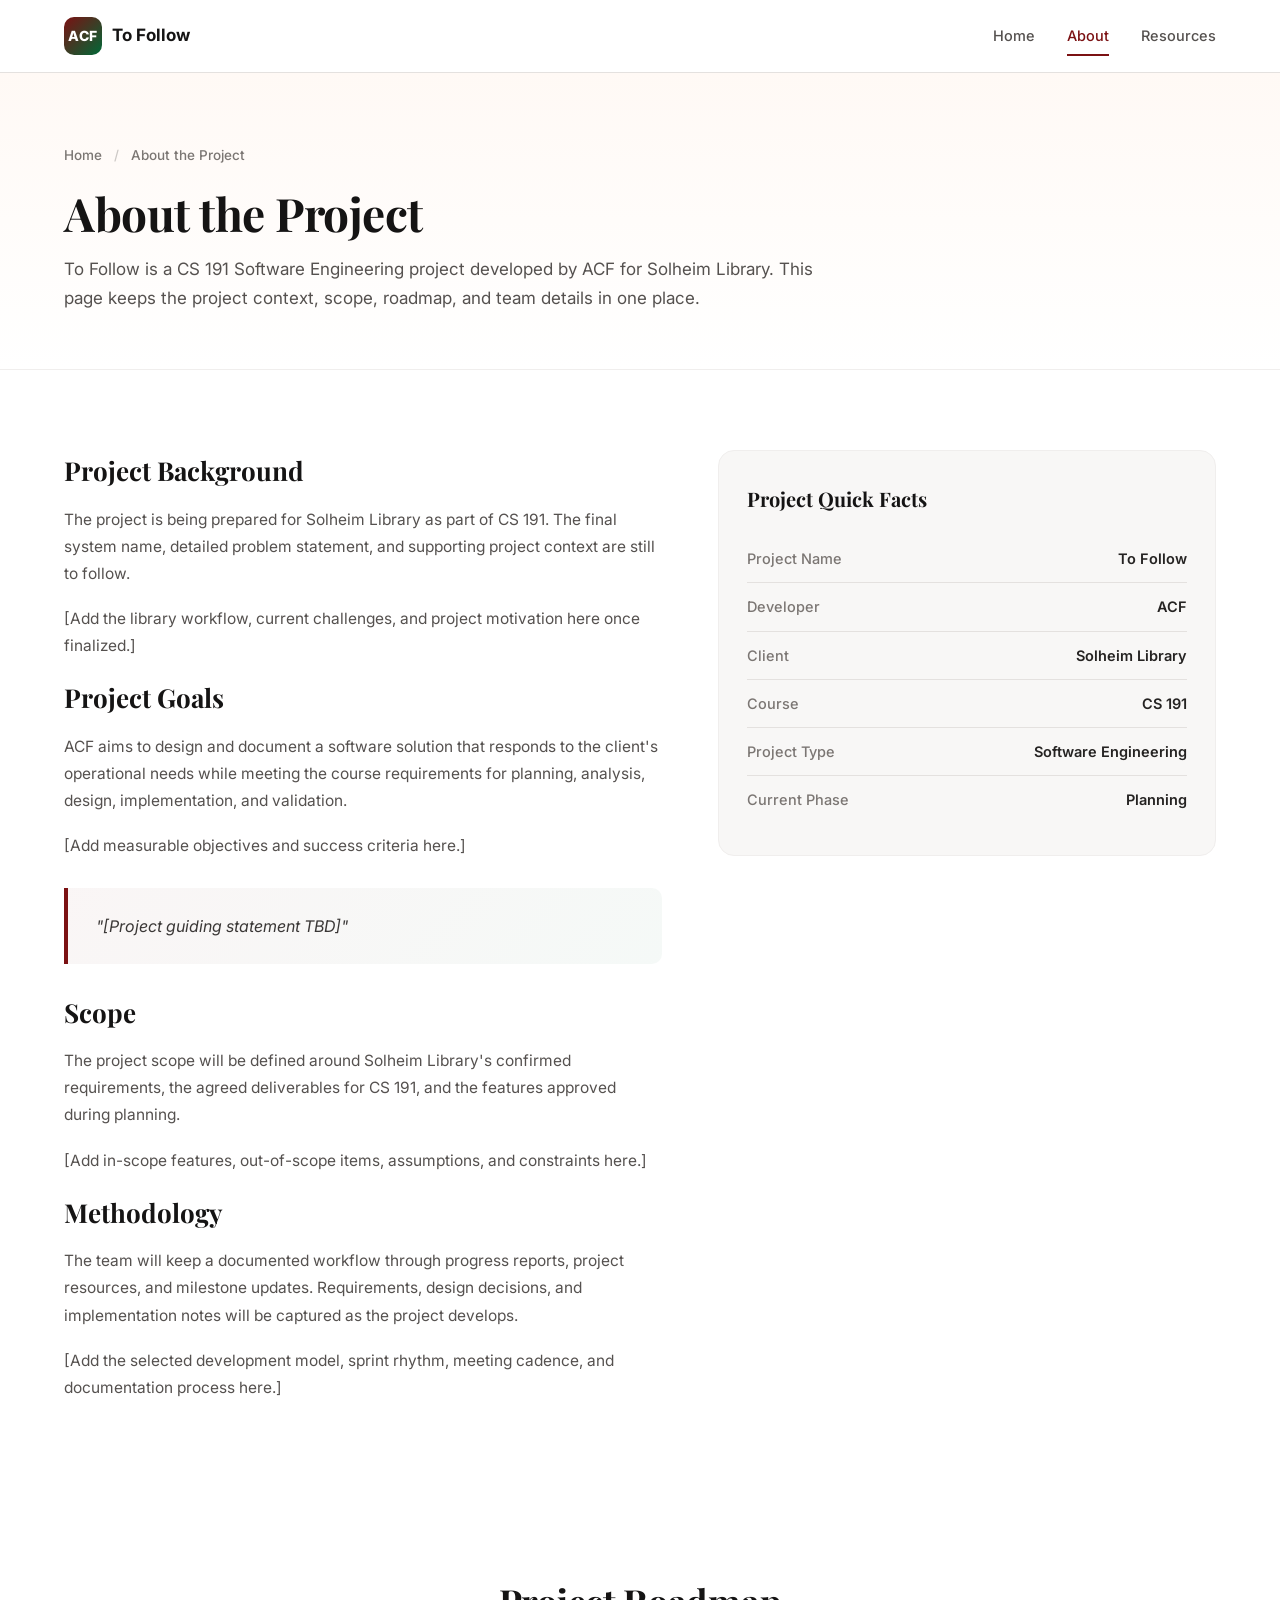
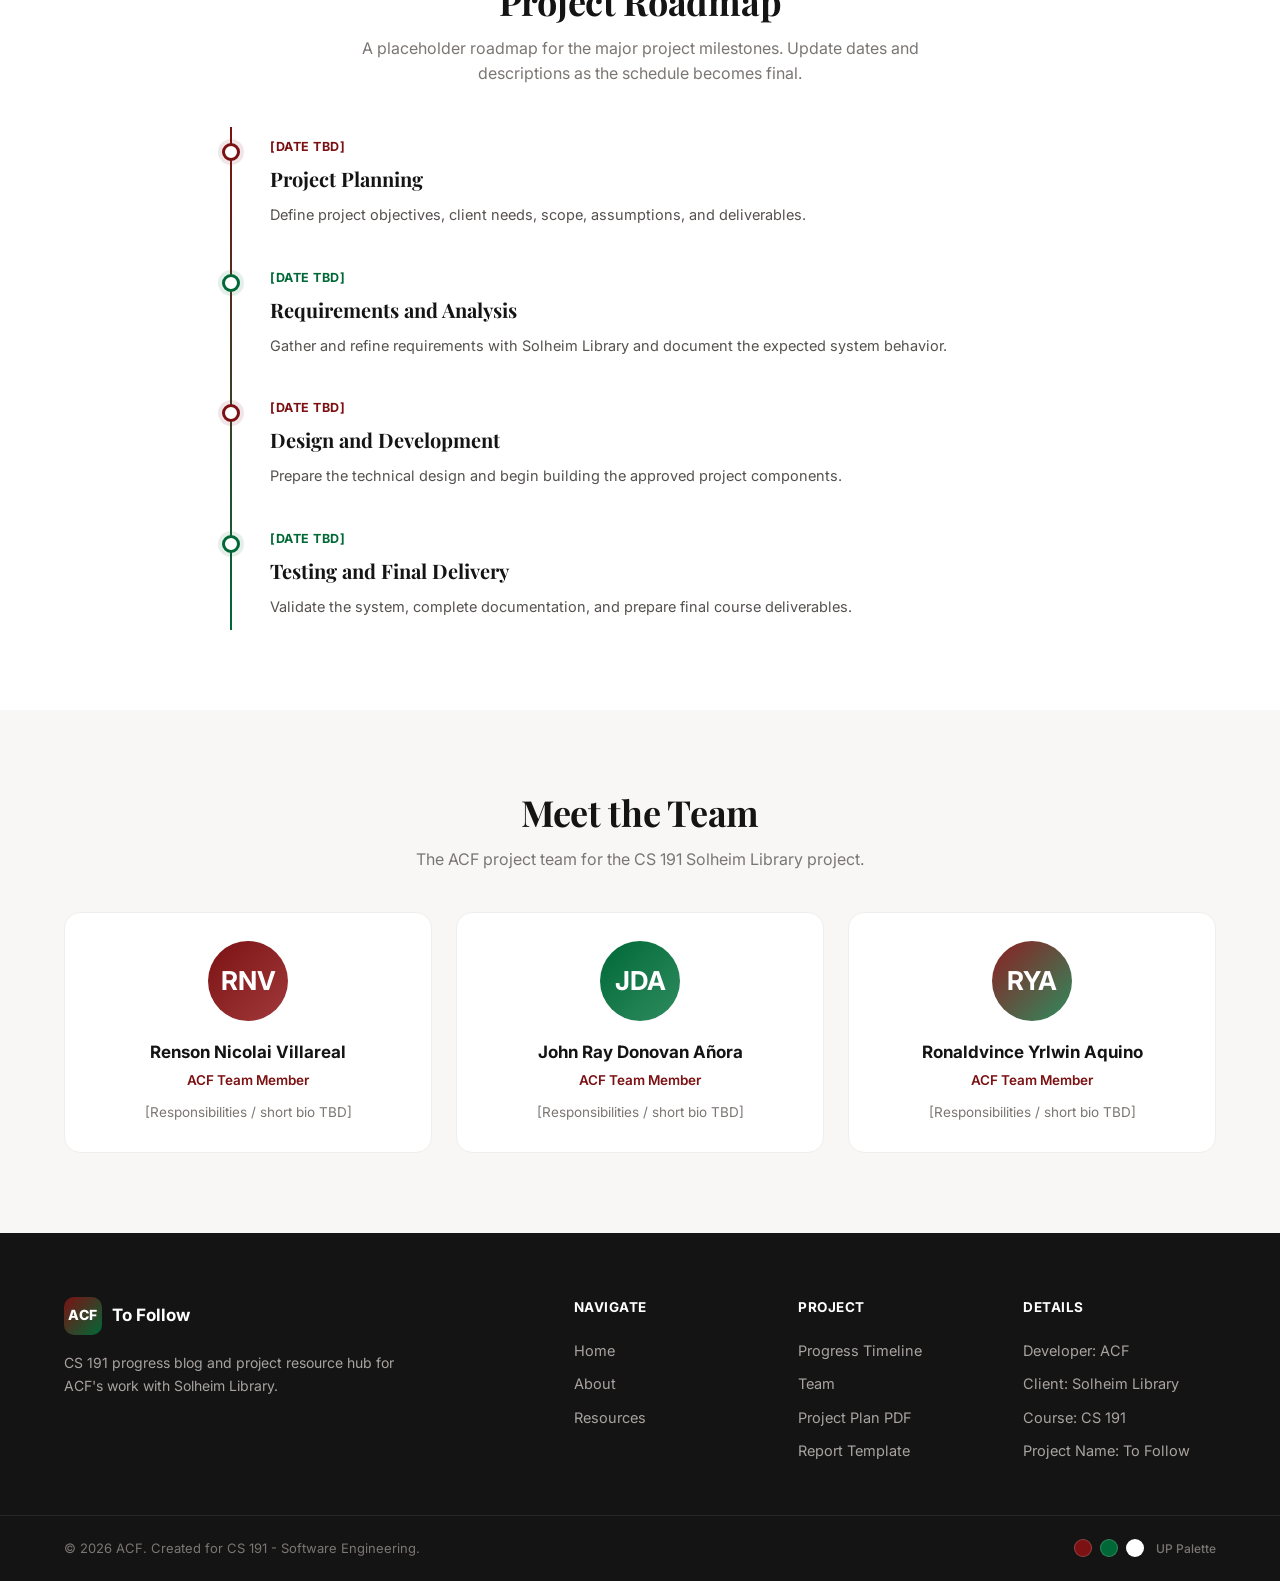
==== about.html @ ea43da5d "lahat na to" ====
<!DOCTYPE html>
<html lang="en">
<head>
    <meta charset="UTF-8">
    <meta name="viewport" content="width=device-width, initial-scale=1.0">
    <title>About | To Follow</title>
    <link rel="stylesheet" href="css/styles.css">
    <link rel="preconnect" href="https://fonts.googleapis.com">
    <link rel="preconnect" href="https://fonts.gstatic.com" crossorigin>
    <link href="https://fonts.googleapis.com/css2?family=Inter:wght@300;400;500;600;700;800&family=Playfair+Display:wght@600;700;800&display=swap" rel="stylesheet">
</head>
<body>
    <header class="navbar">
        <div class="container nav-container">
            <a href="index.html" class="logo">
                <span class="logo-badge">ACF</span>
                <span class="logo-text">To Follow</span>
            </a>
            <nav class="nav-links">
                <a href="index.html" class="nav-link">Home</a>
                <a href="about.html" class="nav-link active">About</a>
                <a href="resources.html" class="nav-link">Resources</a>
            </nav>
            <button class="mobile-menu-btn" aria-label="Toggle menu" aria-expanded="false">
                <span></span>
                <span></span>
                <span></span>
            </button>
        </div>
    </header>

    <section class="page-hero">
        <div class="container">
            <div class="page-hero-content">
                <div class="breadcrumb">
                    <a href="index.html">Home</a>
                    <span class="breadcrumb-sep">/</span>
                    <span>About the Project</span>
                </div>
                <h1 class="page-title">About the Project</h1>
                <p class="page-subtitle">To Follow is a CS 191 Software Engineering project developed by ACF for Solheim Library. This page keeps the project context, scope, roadmap, and team details in one place.</p>
            </div>
        </div>
    </section>

    <section class="about-content-section">
        <div class="container">
            <div class="about-grid">
                <div class="about-content">
                    <h2>Project Background</h2>
                    <p>The project is being prepared for Solheim Library as part of CS 191. The final system name, detailed problem statement, and supporting project context are still to follow.</p>
                    <p>[Add the library workflow, current challenges, and project motivation here once finalized.]</p>

                    <h2>Project Goals</h2>
                    <p>ACF aims to design and document a software solution that responds to the client's operational needs while meeting the course requirements for planning, analysis, design, implementation, and validation.</p>
                    <p>[Add measurable objectives and success criteria here.]</p>

                    <div class="about-highlight">
                        <p>"[Project guiding statement TBD]"</p>
                    </div>

                    <h2>Scope</h2>
                    <p>The project scope will be defined around Solheim Library's confirmed requirements, the agreed deliverables for CS 191, and the features approved during planning.</p>
                    <p>[Add in-scope features, out-of-scope items, assumptions, and constraints here.]</p>

                    <h2>Methodology</h2>
                    <p>The team will keep a documented workflow through progress reports, project resources, and milestone updates. Requirements, design decisions, and implementation notes will be captured as the project develops.</p>
                    <p>[Add the selected development model, sprint rhythm, meeting cadence, and documentation process here.]</p>
                </div>
                <div class="about-sidebar">
                    <div class="about-sidebar-card">
                        <h3>Project Quick Facts</h3>
                        <ul class="info-list">
                            <li><span class="info-label">Project Name</span><span class="info-value">To Follow</span></li>
                            <li><span class="info-label">Developer</span><span class="info-value">ACF</span></li>
                            <li><span class="info-label">Client</span><span class="info-value">Solheim Library</span></li>
                            <li><span class="info-label">Course</span><span class="info-value">CS 191</span></li>
                            <li><span class="info-label">Project Type</span><span class="info-value">Software Engineering</span></li>
                            <li><span class="info-label">Current Phase</span><span class="info-value">Planning</span></li>
                            <!-- <li><span class="info-label">Primary Resource</span><span class="info-value">Project Plan</span></li> -->
                            <!-- <li><span class="info-label">Team Size</span><span class="info-value">3 Members</span></li> -->
                            <!-- <li><span class="info-label">Repository</span><span class="info-value">TBD</span></li> -->
                            <!-- <li><span class="info-label">Timeline</span><span class="info-value">TBD</span></li> -->
                        </ul>
                    </div>
                </div>
            </div>
        </div>
    </section>

    <section class="timeline-section">
        <div class="container">
            <div class="section-header center">
                <h2 class="section-title">Project Roadmap</h2>
                <p class="section-subtitle">A placeholder roadmap for the major project milestones. Update dates and descriptions as the schedule becomes final.</p>
            </div>
            <div class="timeline">
                <div class="timeline-item">
                    <div class="timeline-dot"></div>
                    <div class="timeline-date">[Date TBD]</div>
                    <h4 class="timeline-title">Project Planning</h4>
                    <p class="timeline-desc">Define project objectives, client needs, scope, assumptions, and deliverables.</p>
                </div>
                <div class="timeline-item">
                    <div class="timeline-dot"></div>
                    <div class="timeline-date">[Date TBD]</div>
                    <h4 class="timeline-title">Requirements and Analysis</h4>
                    <p class="timeline-desc">Gather and refine requirements with Solheim Library and document the expected system behavior.</p>
                </div>
                <div class="timeline-item">
                    <div class="timeline-dot"></div>
                    <div class="timeline-date">[Date TBD]</div>
                    <h4 class="timeline-title">Design and Development</h4>
                    <p class="timeline-desc">Prepare the technical design and begin building the approved project components.</p>
                </div>
                <div class="timeline-item">
                    <div class="timeline-dot"></div>
                    <div class="timeline-date">[Date TBD]</div>
                    <h4 class="timeline-title">Testing and Final Delivery</h4>
                    <p class="timeline-desc">Validate the system, complete documentation, and prepare final course deliverables.</p>
                </div>
            </div>
        </div>
    </section>

    <section id="team" class="team-section">
        <div class="container">
            <div class="section-header center">
                <h2 class="section-title">Meet the Team</h2>
                <p class="section-subtitle">The ACF project team for the CS 191 Solheim Library project.</p>
            </div>
            <div class="team-grid">
                <div class="team-card">
                    <div class="team-avatar m1">RNV</div>
                    <h4>Renson Nicolai Villareal</h4>
                    <div class="team-role">ACF Team Member</div>
                    <p class="team-bio">[Responsibilities / short bio TBD]</p>
                </div>
                <div class="team-card">
                    <div class="team-avatar m2">JDA</div>
                    <h4>John Ray Donovan Añora</h4>
                    <div class="team-role">ACF Team Member</div>
                    <p class="team-bio">[Responsibilities / short bio TBD]</p>
                </div>
                <div class="team-card">
                    <div class="team-avatar m3">RYA</div>
                    <h4>Ronaldvince Yrlwin Aquino</h4>
                    <div class="team-role">ACF Team Member</div>
                    <p class="team-bio">[Responsibilities / short bio TBD]</p>
                </div>
            </div>
        </div>
    </section>

    <footer class="footer">
        <div class="container footer-container">
            <div class="footer-brand">
                <a href="index.html" class="logo footer-logo">
                    <span class="logo-badge">ACF</span>
                    <span class="logo-text">To Follow</span>
                </a>
                <p class="footer-tagline">CS 191 progress blog and project resource hub for ACF's work with Solheim Library.</p>
            </div>
            <div class="footer-links-group">
                <div class="footer-col">
                    <h5>Navigate</h5>
                    <a href="index.html" class="footer-link">Home</a>
                    <a href="about.html" class="footer-link">About</a>
                    <a href="resources.html" class="footer-link">Resources</a>
                </div>
                <div class="footer-col">
                    <h5>Project</h5>
                    <a href="index.html#progress" class="footer-link">Progress Timeline</a>
                    <a href="about.html#team" class="footer-link">Team</a>
                    <a href="resources.html" class="footer-link">Project Plan PDF</a>
                    <a href="report-template.html" class="footer-link">Report Template</a>
                </div>
                <div class="footer-col">
                    <h5>Details</h5>
                    <p class="footer-link" style="cursor:default;">Developer: ACF</p>
                    <p class="footer-link" style="cursor:default;">Client: Solheim Library</p>
                    <p class="footer-link" style="cursor:default;">Course: CS 191</p>
                    <p class="footer-link" style="cursor:default;">Project Name: To Follow</p>
                </div>
            </div>
        </div>
        <div class="footer-bottom">
            <div class="container footer-bottom-inner">
                <p>&copy; 2026 ACF. Created for CS 191 - Software Engineering.</p>
                <div class="footer-palette">
                    <span class="swatch swatch-red" title="#7b1113 - UP Maroon"></span>
                    <span class="swatch swatch-green" title="#006837 - UP Green"></span>
                    <span class="swatch swatch-white" title="#ffffff - White"></span>
                    <span class="palette-label">UP Palette</span>
                </div>
            </div>
        </div>
    </footer>

    <script src="js/main.js"></script>
</body>
</html>
---- css/styles.css ----
:root {
    --up-maroon: #7b1113;
    --up-maroon-dark: #5c0c0e;
    --up-maroon-light: #a13a3c;
    --up-green: #006837;
    --up-green-dark: #004d28;
    --up-green-light: #2f8c5f;
    --white: #ffffff;
    --cream: #fff9f5;
    --gray-50: #f8f7f6;
    --gray-100: #f0eeed;
    --gray-200: #e4e1df;
    --gray-300: #cdc9c6;
    --gray-400: #a8a3a0;
    --gray-500: #7b7673;
    --gray-600: #55514f;
    --gray-700: #3a3736;
    --gray-800: #252322;
    --gray-900: #151414;
    --shadow-sm: 0 1px 2px rgba(20, 16, 14, 0.05);
    --shadow-md: 0 4px 12px rgba(20, 16, 14, 0.08);
    --shadow-lg: 0 12px 32px rgba(20, 16, 14, 0.12);
    --shadow-xl: 0 24px 64px rgba(20, 16, 14, 0.18);
    --radius-sm: 6px;
    --radius-md: 10px;
    --radius-lg: 16px;
    --radius-xl: 24px;
    --font-sans: 'Inter', system-ui, -apple-system, sans-serif;
    --font-serif: 'Playfair Display', Georgia, serif;
}

* {
    box-sizing: border-box;
    margin: 0;
    padding: 0;
}

html {
    scroll-behavior: smooth;
}

body {
    font-family: var(--font-sans);
    color: var(--gray-800);
    background: var(--white);
    line-height: 1.6;
    -webkit-font-smoothing: antialiased;
    -moz-osx-font-smoothing: grayscale;
}

a {
    color: inherit;
    text-decoration: none;
}

img {
    max-width: 100%;
    display: block;
}

button {
    font-family: inherit;
    cursor: pointer;
    border: none;
    background: none;
}

.container {
    width: 100%;
    max-width: 1200px;
    margin: 0 auto;
    padding: 0 24px;
}

.navbar {
    position: sticky;
    top: 0;
    z-index: 100;
    background: rgba(255, 255, 255, 0.9);
    backdrop-filter: blur(12px);
    -webkit-backdrop-filter: blur(12px);
    border-bottom: 1px solid var(--gray-200);
}

.nav-container {
    display: flex;
    align-items: center;
    justify-content: space-between;
    height: 72px;
}

.logo {
    display: flex;
    align-items: center;
    gap: 10px;
    font-weight: 700;
}

.logo-badge {
    display: inline-flex;
    align-items: center;
    justify-content: center;
    width: 38px;
    height: 38px;
    border-radius: 10px;
    background: linear-gradient(135deg, var(--up-maroon) 0%, var(--up-green) 100%);
    color: var(--white);
    font-size: 14px;
    font-weight: 800;
    letter-spacing: 0.5px;
}

.logo-text {
    font-size: 17px;
    color: var(--gray-900);
    font-weight: 700;
}

.nav-links {
    display: flex;
    gap: 32px;
    align-items: center;
}

.nav-link {
    font-size: 14.5px;
    font-weight: 500;
    color: var(--gray-600);
    position: relative;
    transition: color 0.2s ease;
    padding: 8px 0;
}

.nav-link::after {
    content: '';
    position: absolute;
    bottom: 0;
    left: 0;
    width: 0;
    height: 2px;
    background: var(--up-maroon);
    transition: width 0.25s ease;
}

.nav-link:hover,
.nav-link.active {
    color: var(--up-maroon);
}

.nav-link:hover::after,
.nav-link.active::after {
    width: 100%;
}

.mobile-menu-btn {
    display: none;
    flex-direction: column;
    gap: 5px;
    padding: 8px;
}

.mobile-menu-btn span {
    width: 22px;
    height: 2px;
    background: var(--gray-700);
    border-radius: 2px;
    transition: all 0.2s ease;
}

.hero {
    position: relative;
    padding: 88px 0 100px;
    background: linear-gradient(180deg, var(--cream) 0%, var(--white) 100%);
    overflow: hidden;
}

.hero-decoration {
    position: absolute;
    top: -180px;
    right: -180px;
    width: 560px;
    height: 560px;
    background: radial-gradient(circle, rgba(123, 17, 19, 0.08) 0%, transparent 70%);
    border-radius: 50%;
    pointer-events: none;
}

.hero-decoration::before {
    content: '';
    position: absolute;
    bottom: -120px;
    left: -240px;
    width: 480px;
    height: 480px;
    background: radial-gradient(circle, rgba(0, 104, 55, 0.08) 0%, transparent 70%);
    border-radius: 50%;
}

.hero-content {
    position: relative;
    z-index: 1;
    max-width: 820px;
}

.hero-badge {
    display: inline-flex;
    align-items: center;
    gap: 8px;
    padding: 7px 16px;
    background: rgba(0, 104, 55, 0.08);
    color: var(--up-green);
    border-radius: 999px;
    font-size: 13px;
    font-weight: 600;
    margin-bottom: 24px;
    border: 1px solid rgba(0, 104, 55, 0.18);
}

.badge-dot {
    width: 7px;
    height: 7px;
    border-radius: 50%;
    background: var(--up-green);
    animation: pulse 2s ease-in-out infinite;
}

@keyframes pulse {
    0%, 100% { opacity: 1; transform: scale(1); }
    50% { opacity: 0.55; transform: scale(1.25); }
}

.hero-title {
    font-family: var(--font-serif);
    font-size: clamp(36px, 5vw, 58px);
    font-weight: 700;
    line-height: 1.15;
    color: var(--gray-900);
    margin-bottom: 24px;
    letter-spacing: -0.5px;
}

.hero-accent {
    background: linear-gradient(135deg, var(--up-maroon) 0%, var(--up-green) 100%);
    -webkit-background-clip: text;
    -webkit-text-fill-color: transparent;
    background-clip: text;
}

.hero-subtitle {
    font-size: clamp(15px, 1.6vw, 18px);
    color: var(--gray-600);
    line-height: 1.7;
    margin-bottom: 36px;
    max-width: 680px;
}

.hero-actions {
    display: flex;
    gap: 14px;
    margin-bottom: 56px;
    flex-wrap: wrap;
}

.btn {
    display: inline-flex;
    align-items: center;
    justify-content: center;
    padding: 14px 26px;
    border-radius: var(--radius-md);
    font-size: 15px;
    font-weight: 600;
    transition: all 0.2s ease;
    white-space: nowrap;
    cursor: pointer;
}

.btn-primary {
    background: var(--up-maroon);
    color: var(--white);
    box-shadow: 0 4px 14px rgba(123, 17, 19, 0.25);
}

.btn-primary:hover {
    background: var(--up-maroon-dark);
    transform: translateY(-1px);
    box-shadow: 0 8px 20px rgba(123, 17, 19, 0.3);
}

.btn-secondary {
    background: var(--white);
    color: var(--up-green);
    border: 1.5px solid var(--up-green);
}

.btn-secondary:hover {
    background: var(--up-green);
    color: var(--white);
    transform: translateY(-1px);
}

.btn-outline {
    background: transparent;
    color: var(--up-maroon);
    border: 1.5px solid var(--up-maroon);
}

.btn-outline:hover {
    background: var(--up-maroon);
    color: var(--white);
}

.hero-stats {
    display: flex;
    align-items: center;
    gap: 28px;
    padding: 20px 0;
    border-top: 1px solid var(--gray-200);
}

.stat {
    display: flex;
    flex-direction: column;
    gap: 2px;
}

.stat-number {
    font-family: var(--font-serif);
    font-size: 32px;
    font-weight: 700;
    color: var(--up-maroon);
    line-height: 1;
    white-space: nowrap;
}

.stat-label {
    font-size: 13px;
    color: var(--gray-500);
    font-weight: 500;
}

.stat-divider {
    width: 1px;
    height: 40px;
    background: var(--gray-200);
}

section {
    padding: 80px 0;
}

.section-header {
    display: flex;
    align-items: flex-end;
    justify-content: space-between;
    margin-bottom: 40px;
    gap: 20px;
    flex-wrap: wrap;
}

.section-header.center {
    flex-direction: column;
    align-items: center;
    text-align: center;
    gap: 12px;
}

.section-title {
    font-family: var(--font-serif);
    font-size: clamp(26px, 3.2vw, 36px);
    font-weight: 700;
    color: var(--gray-900);
    letter-spacing: -0.3px;
    line-height: 1.25;
}

.section-subtitle {
    font-size: 16px;
    color: var(--gray-500);
    max-width: 560px;
}

.section-link {
    font-size: 14.5px;
    font-weight: 600;
    color: var(--up-maroon);
    transition: opacity 0.2s;
}

.section-link:hover {
    opacity: 0.8;
}

.featured-section {
    background: var(--white);
}

.featured-post {
    display: grid;
    grid-template-columns: 1fr 1.1fr;
    gap: 0;
    background: var(--white);
    border-radius: var(--radius-xl);
    overflow: hidden;
    box-shadow: var(--shadow-lg);
    border: 1px solid var(--gray-100);
    cursor: pointer;
    transition: transform 0.25s ease, box-shadow 0.25s ease;
}

.featured-post:hover {
    transform: translateY(-3px);
    box-shadow: var(--shadow-xl);
}

.featured-image {
    position: relative;
    background: linear-gradient(135deg, var(--up-maroon) 0%, var(--up-green) 100%);
    min-height: 360px;
    overflow: hidden;
}

.featured-image img {
    width: 100%;
    height: 100%;
    object-fit: cover;
}

.featured-image-fallback {
    position: absolute;
    inset: 0;
    display: flex;
    align-items: center;
    justify-content: center;
    color: rgba(255, 255, 255, 0.25);
}

.featured-image-fallback svg {
    width: 100px;
    height: 100px;
}

.featured-content {
    padding: 44px 48px;
    display: flex;
    flex-direction: column;
    justify-content: center;
    gap: 18px;
}

.post-category {
    display: inline-block;
    padding: 5px 12px;
    border-radius: 6px;
    font-size: 12px;
    font-weight: 700;
    letter-spacing: 0.3px;
    text-transform: uppercase;
    width: fit-content;
}

.featured-category {
    background: rgba(0, 104, 55, 0.1);
    color: var(--up-green);
}

.cat-architecture {
    background: rgba(123, 17, 19, 0.08);
    color: var(--up-maroon);
}

.cat-backend {
    background: rgba(123, 17, 19, 0.08);
    color: var(--up-maroon);
}

.cat-frontend {
    background: rgba(0, 104, 55, 0.08);
    color: var(--up-green);
}

.cat-milestone {
    background: rgba(0, 104, 55, 0.1);
    color: var(--up-green);
}

.featured-title {
    font-family: var(--font-serif);
    font-size: 26px;
    font-weight: 700;
    color: var(--gray-900);
    line-height: 1.3;
}

.featured-excerpt {
    font-size: 15.5px;
    color: var(--gray-600);
    line-height: 1.7;
}

.post-meta {
    display: flex;
    align-items: center;
    justify-content: space-between;
    margin-top: 8px;
}

.author-pill {
    display: flex;
    align-items: center;
    gap: 12px;
}

.author-avatar {
    width: 40px;
    height: 40px;
    border-radius: 50%;
    display: flex;
    align-items: center;
    justify-content: center;
    font-size: 13px;
    font-weight: 700;
    color: var(--white);
    background: linear-gradient(135deg, var(--up-maroon) 0%, var(--up-maroon-light) 100%);
    flex-shrink: 0;
}

.author-avatar.green {
    background: linear-gradient(135deg, var(--up-green) 0%, var(--up-green-light) 100%);
}

.author-name {
    font-size: 14px;
    font-weight: 600;
    color: var(--gray-800);
}

.post-date {
    font-size: 12.5px;
    color: var(--gray-500);
}

.modules-section {
    background: var(--white);
}

.modules-grid {
    display: grid;
    grid-template-columns: repeat(auto-fit, minmax(240px, 1fr));
    gap: 24px;
}

.module-card {
    padding: 32px 28px;
    background: var(--gray-50);
    border-radius: var(--radius-lg);
    border: 1px solid var(--gray-100);
    transition: all 0.25s ease;
}

.module-card:hover {
    transform: translateY(-4px);
    box-shadow: var(--shadow-md);
    border-color: var(--gray-200);
}

.module-icon {
    width: 52px;
    height: 52px;
    border-radius: var(--radius-md);
    display: flex;
    align-items: center;
    justify-content: center;
    margin-bottom: 18px;
}

.module-icon svg {
    width: 26px;
    height: 26px;
    color: var(--white);
}

.icon-red {
    background: linear-gradient(135deg, var(--up-maroon) 0%, var(--up-maroon-light) 100%);
}

.icon-green {
    background: linear-gradient(135deg, var(--up-green) 0%, var(--up-green-light) 100%);
}

.module-card h3 {
    font-family: var(--font-serif);
    font-size: 20px;
    font-weight: 700;
    color: var(--gray-900);
    margin-bottom: 10px;
}

.module-card p {
    font-size: 14.5px;
    color: var(--gray-600);
    line-height: 1.7;
}

.tech-stack-section {
    background: var(--cream);
}

.tech-grid {
    display: grid;
    grid-template-columns: repeat(auto-fit, minmax(260px, 1fr));
    gap: 20px;
}

.tech-item {
    padding: 28px 26px;
    background: var(--white);
    border-radius: var(--radius-lg);
    border: 1px solid var(--gray-100);
    box-shadow: var(--shadow-sm);
    transition: all 0.25s ease;
}

.tech-item:hover {
    transform: translateY(-3px);
    box-shadow: var(--shadow-md);
}

.tech-badge {
    display: inline-block;
    padding: 4px 11px;
    border-radius: 6px;
    font-size: 11.5px;
    font-weight: 700;
    letter-spacing: 0.4px;
    text-transform: uppercase;
    margin-bottom: 14px;
}

.tech-red {
    background: rgba(123, 17, 19, 0.1);
    color: var(--up-maroon);
}

.tech-green {
    background: rgba(0, 104, 55, 0.1);
    color: var(--up-green);
}

.tech-item h4 {
    font-size: 18px;
    font-weight: 700;
    color: var(--gray-900);
    margin-bottom: 6px;
}

.tech-item p {
    font-size: 14px;
    color: var(--gray-500);
}

.resource-card {
    color: inherit;
    display: flex;
    flex-direction: column;
    min-height: 230px;
    text-decoration: none;
}

.resource-card-disabled {
    cursor: not-allowed;
    opacity: 0.55;
}

.resource-card-disabled:hover {
    box-shadow: var(--shadow-sm);
    transform: none;
}

.resource-action {
    display: inline-flex;
    align-items: center;
    gap: 8px;
    margin-top: auto;
    padding-top: 18px;
    color: var(--up-maroon);
    font-size: 14px;
    font-weight: 600;
}

.resource-action.muted {
    color: var(--gray-500);
}

.resource-action svg {
    width: 18px;
    height: 18px;
    flex-shrink: 0;
}

.subscribe-section {
    padding: 72px 0;
    background: linear-gradient(135deg, var(--up-maroon) 0%, var(--up-maroon-dark) 60%, #4a090a 100%);
    position: relative;
    overflow: hidden;
}

.subscribe-section::before {
    content: '';
    position: absolute;
    top: -120px;
    right: -120px;
    width: 360px;
    height: 360px;
    background: radial-gradient(circle, rgba(255, 255, 255, 0.08) 0%, transparent 70%);
    border-radius: 50%;
}

.subscribe-wrap {
    position: relative;
    display: flex;
    align-items: center;
    justify-content: space-between;
    gap: 40px;
    flex-wrap: wrap;
}

.subscribe-content {
    flex: 1;
    min-width: 300px;
}

.subscribe-title {
    font-family: var(--font-serif);
    font-size: clamp(24px, 3vw, 32px);
    font-weight: 700;
    color: var(--white);
    margin-bottom: 10px;
}

.subscribe-subtitle {
    font-size: 15.5px;
    color: rgba(255, 255, 255, 0.8);
}

.subscribe-form {
    display: flex;
    gap: 10px;
    flex-wrap: wrap;
    min-width: min(440px, 100%);
}

.subscribe-input {
    flex: 1;
    min-width: 240px;
    padding: 14px 18px;
    border-radius: var(--radius-md);
    border: 1.5px solid rgba(255, 255, 255, 0.2);
    background: rgba(255, 255, 255, 0.95);
    font-size: 15px;
    font-family: inherit;
    color: var(--gray-800);
    outline: none;
    transition: all 0.2s;
}

.subscribe-input::placeholder {
    color: var(--gray-400);
}

.subscribe-input:focus {
    border-color: var(--up-green);
    box-shadow: 0 0 0 4px rgba(0, 104, 55, 0.15);
}

.subscribe-form .btn-primary {
    background: var(--up-green);
    box-shadow: 0 4px 14px rgba(0, 104, 55, 0.3);
}

.subscribe-form .btn-primary:hover {
    background: var(--up-green-dark);
}

.subscribe-msg {
    flex-basis: 100%;
    font-size: 14px;
    color: rgba(255, 255, 255, 0.9);
    min-height: 20px;
}

.footer {
    background: var(--gray-900);
    color: var(--gray-300);
}

.footer-container {
    display: grid;
    grid-template-columns: 1.4fr 2fr;
    gap: 60px;
    padding: 64px 24px 48px;
}

.footer-brand .footer-logo .logo-text {
    color: var(--white);
}

.footer-tagline {
    margin-top: 16px;
    font-size: 14px;
    line-height: 1.7;
    color: var(--gray-400);
    max-width: 360px;
}

.footer-links-group {
    display: grid;
    grid-template-columns: repeat(3, 1fr);
    gap: 32px;
}

.footer-col h5 {
    font-size: 13.5px;
    font-weight: 700;
    color: var(--white);
    text-transform: uppercase;
    letter-spacing: 0.5px;
    margin-bottom: 16px;
}

.footer-link {
    display: block;
    font-size: 14.5px;
    color: var(--gray-400);
    padding: 5px 0;
    transition: color 0.2s;
}

.footer-link:hover {
    color: var(--white);
}

.footer-bottom {
    border-top: 1px solid rgba(255, 255, 255, 0.08);
}

.footer-bottom-inner {
    display: flex;
    align-items: center;
    justify-content: space-between;
    padding: 22px 24px;
    flex-wrap: wrap;
    gap: 16px;
}

.footer-bottom p {
    font-size: 13px;
    color: var(--gray-500);
}

.footer-palette {
    display: flex;
    align-items: center;
    gap: 8px;
}

.swatch {
    width: 18px;
    height: 18px;
    border-radius: 50%;
    border: 1.5px solid rgba(255, 255, 255, 0.2);
}

.swatch-red {
    background: var(--up-maroon);
}

.swatch-green {
    background: var(--up-green);
}

.swatch-white {
    background: var(--white);
}

.palette-label {
    font-size: 12px;
    color: var(--gray-500);
    font-weight: 500;
    margin-left: 4px;
}

.page-hero {
    padding: 72px 0 56px;
    background: linear-gradient(180deg, var(--cream) 0%, var(--white) 100%);
    border-bottom: 1px solid var(--gray-100);
}

.page-hero-content {
    max-width: 780px;
}

.breadcrumb {
    font-size: 13.5px;
    color: var(--gray-500);
    margin-bottom: 20px;
    font-weight: 500;
}

.breadcrumb a:hover {
    color: var(--up-maroon);
}

.breadcrumb-sep {
    margin: 0 8px;
    color: var(--gray-300);
}

.page-title {
    font-family: var(--font-serif);
    font-size: clamp(32px, 4.2vw, 46px);
    font-weight: 700;
    color: var(--gray-900);
    line-height: 1.15;
    margin-bottom: 16px;
    letter-spacing: -0.5px;
}

.page-subtitle {
    font-size: 17px;
    color: var(--gray-600);
    line-height: 1.7;
}

.about-content-section {
    background: var(--white);
}

.about-grid {
    display: grid;
    grid-template-columns: 1.2fr 1fr;
    gap: 56px;
    align-items: start;
}

.about-content h2 {
    font-family: var(--font-serif);
    font-size: 26px;
    font-weight: 700;
    color: var(--gray-900);
    margin-bottom: 14px;
}

.about-content h2 + p,
.about-content p {
    font-size: 15.5px;
    color: var(--gray-600);
    line-height: 1.75;
    margin-bottom: 18px;
}

.about-content ul {
    color: var(--gray-600);
    font-size: 15.5px;
    line-height: 1.7;
    margin: 12px 0 22px 22px;
}

.about-content li {
    margin-bottom: 8px;
}

.about-highlight {
    padding: 24px 28px;
    background: linear-gradient(135deg, rgba(123, 17, 19, 0.04) 0%, rgba(0, 104, 55, 0.04) 100%);
    border-left: 4px solid var(--up-maroon);
    border-radius: 0 var(--radius-md) var(--radius-md) 0;
    margin: 28px 0;
}

.about-highlight p {
    font-style: italic;
    color: var(--gray-700);
    margin: 0;
    font-size: 16px;
}

.about-sidebar-card {
    background: var(--gray-50);
    border: 1px solid var(--gray-100);
    border-radius: var(--radius-lg);
    padding: 32px 28px;
}

.about-sidebar-card h3 {
    font-family: var(--font-serif);
    font-size: 20px;
    font-weight: 700;
    color: var(--gray-900);
    margin-bottom: 20px;
}

.info-list {
    list-style: none;
}

.info-list li {
    display: flex;
    justify-content: space-between;
    align-items: center;
    padding: 12px 0;
    border-bottom: 1px solid var(--gray-200);
    font-size: 14.5px;
}

.info-list li:last-child {
    border-bottom: none;
}

.info-label {
    color: var(--gray-500);
    font-weight: 500;
}

.info-value {
    color: var(--gray-800);
    font-weight: 600;
    text-align: right;
}

.team-section {
    background: var(--gray-50);
}

.team-grid {
    display: grid;
    grid-template-columns: repeat(auto-fit, minmax(240px, 1fr));
    gap: 24px;
}

.team-card {
    background: var(--white);
    border-radius: var(--radius-lg);
    padding: 28px 24px;
    text-align: center;
    border: 1px solid var(--gray-100);
    transition: all 0.25s ease;
}

.team-card:hover {
    transform: translateY(-3px);
    box-shadow: var(--shadow-md);
}

.team-avatar {
    width: 80px;
    height: 80px;
    border-radius: 50%;
    display: inline-flex;
    align-items: center;
    justify-content: center;
    font-size: 26px;
    font-weight: 700;
    color: var(--white);
    margin-bottom: 18px;
}

.team-avatar.m1 { background: linear-gradient(135deg, var(--up-maroon) 0%, var(--up-maroon-light) 100%); }
.team-avatar.m2 { background: linear-gradient(135deg, var(--up-green) 0%, var(--up-green-light) 100%); }
.team-avatar.m3 { background: linear-gradient(135deg, #8c1f22 0%, #2f8c5f 100%); }
.team-avatar.m4 { background: linear-gradient(135deg, var(--up-green-dark) 0%, var(--up-maroon-light) 100%); }
.team-avatar.m5 { background: linear-gradient(135deg, var(--up-maroon) 0%, var(--up-green-dark) 100%); }
.team-avatar.m6 { background: linear-gradient(135deg, #6b4f1b 0%, var(--up-green) 100%); }

.team-card h4 {
    font-size: 17px;
    font-weight: 700;
    color: var(--gray-900);
    margin-bottom: 4px;
}

.team-role {
    font-size: 13.5px;
    color: var(--up-maroon);
    font-weight: 600;
    margin-bottom: 10px;
}

.team-bio {
    font-size: 13.5px;
    color: var(--gray-500);
    line-height: 1.6;
}

.timeline-section {
    background: var(--white);
}

.timeline {
    position: relative;
    max-width: 860px;
    margin: 0 auto;
    padding: 10px 0;
}

.timeline::before {
    content: '';
    position: absolute;
    left: 20px;
    top: 0;
    bottom: 0;
    width: 2px;
    background: linear-gradient(180deg, var(--up-maroon) 0%, var(--up-green) 100%);
}

.timeline-item {
    position: relative;
    padding-left: 60px;
    padding-bottom: 40px;
}

.timeline-item:last-child {
    padding-bottom: 0;
}

.timeline-dot {
    position: absolute;
    left: 12px;
    top: 6px;
    width: 18px;
    height: 18px;
    border-radius: 50%;
    background: var(--white);
    border: 3px solid var(--up-maroon);
    box-shadow: 0 0 0 4px rgba(123, 17, 19, 0.1);
}

.timeline-item:nth-child(even) .timeline-dot {
    border-color: var(--up-green);
    box-shadow: 0 0 0 4px rgba(0, 104, 55, 0.1);
}

.timeline-date {
    font-size: 12.5px;
    font-weight: 700;
    color: var(--up-maroon);
    text-transform: uppercase;
    letter-spacing: 0.5px;
    margin-bottom: 6px;
}

.timeline-item:nth-child(even) .timeline-date {
    color: var(--up-green);
}

.timeline-title {
    font-family: var(--font-serif);
    font-size: 20px;
    font-weight: 700;
    color: var(--gray-900);
    margin-bottom: 8px;
}

.timeline-desc {
    font-size: 14.5px;
    color: var(--gray-600);
    line-height: 1.7;
}

.timeline-link {
    display: inline-flex;
    margin-top: 12px;
    color: var(--up-maroon);
    font-size: 14px;
    font-weight: 700;
    transition: color 0.2s ease;
}

.timeline-link:hover {
    color: var(--up-green);
}

.report-date-badge {
    display: inline-flex;
    align-items: center;
    gap: 8px;
    padding: 6px 14px;
    background: rgba(123, 17, 19, 0.08);
    color: var(--up-maroon);
    border-radius: 999px;
    font-size: 13px;
    font-weight: 600;
    margin-bottom: 20px;
}

.report-date-badge svg {
    width: 14px;
    height: 14px;
    flex-shrink: 0;
}

.report-hero-actions {
    display: flex;
    align-items: center;
    gap: 12px;
    margin-top: 28px;
    flex-wrap: wrap;
}

.report-grid {
    grid-template-columns: 1fr;
}

.report-content {
    max-width: 860px;
    margin: 0 auto;
}

.report-footer-actions {
    display: flex;
    justify-content: space-between;
    align-items: center;
    gap: 16px;
    margin-top: 40px;
    padding-top: 36px;
    border-top: 1px solid var(--gray-200);
    flex-wrap: wrap;
}

@media (max-width: 968px) {
    .featured-post {
        grid-template-columns: 1fr;
    }
    .featured-image {
        min-height: 260px;
    }
    .featured-content {
        padding: 32px 28px;
    }
    .about-grid {
        grid-template-columns: 1fr;
    }
    .footer-container {
        grid-template-columns: 1fr;
        gap: 40px;
    }
    .footer-links-group {
        grid-template-columns: repeat(3, 1fr);
    }
}

@media (max-width: 720px) {
    section { padding: 60px 0; }
    .hero { padding: 60px 0 72px; }
    .nav-links {
        display: none;
        position: absolute;
        top: 72px;
        left: 0;
        right: 0;
        flex-direction: column;
        background: var(--white);
        padding: 18px 24px;
        border-bottom: 1px solid var(--gray-200);
        gap: 4px;
    }
    .nav-links.open { display: flex; }
    .mobile-menu-btn { display: flex; }
    .hero-stats { gap: 18px; flex-wrap: wrap; }
    .stat-divider { display: none; }
    .section-header { align-items: flex-start; }
    .footer-links-group { grid-template-columns: repeat(2, 1fr); }
    .subscribe-wrap { flex-direction: column; align-items: flex-start; }
}
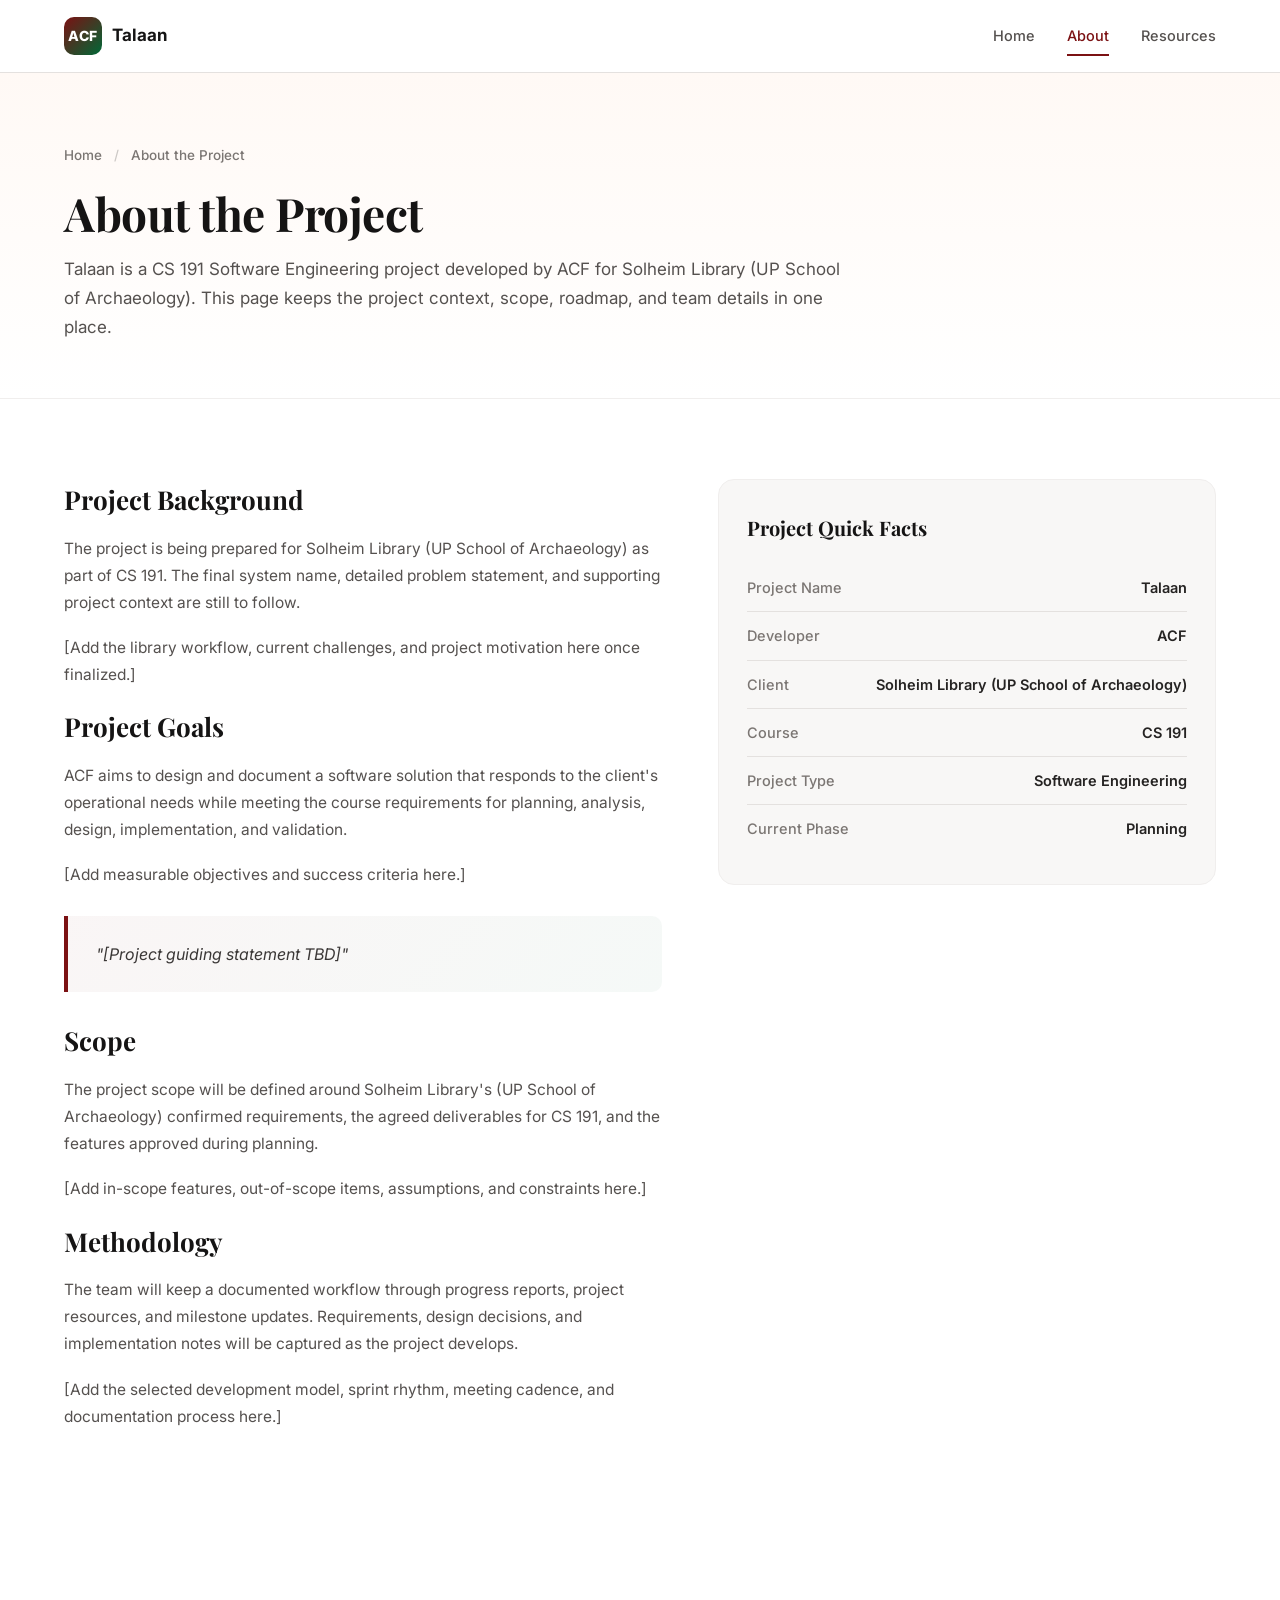
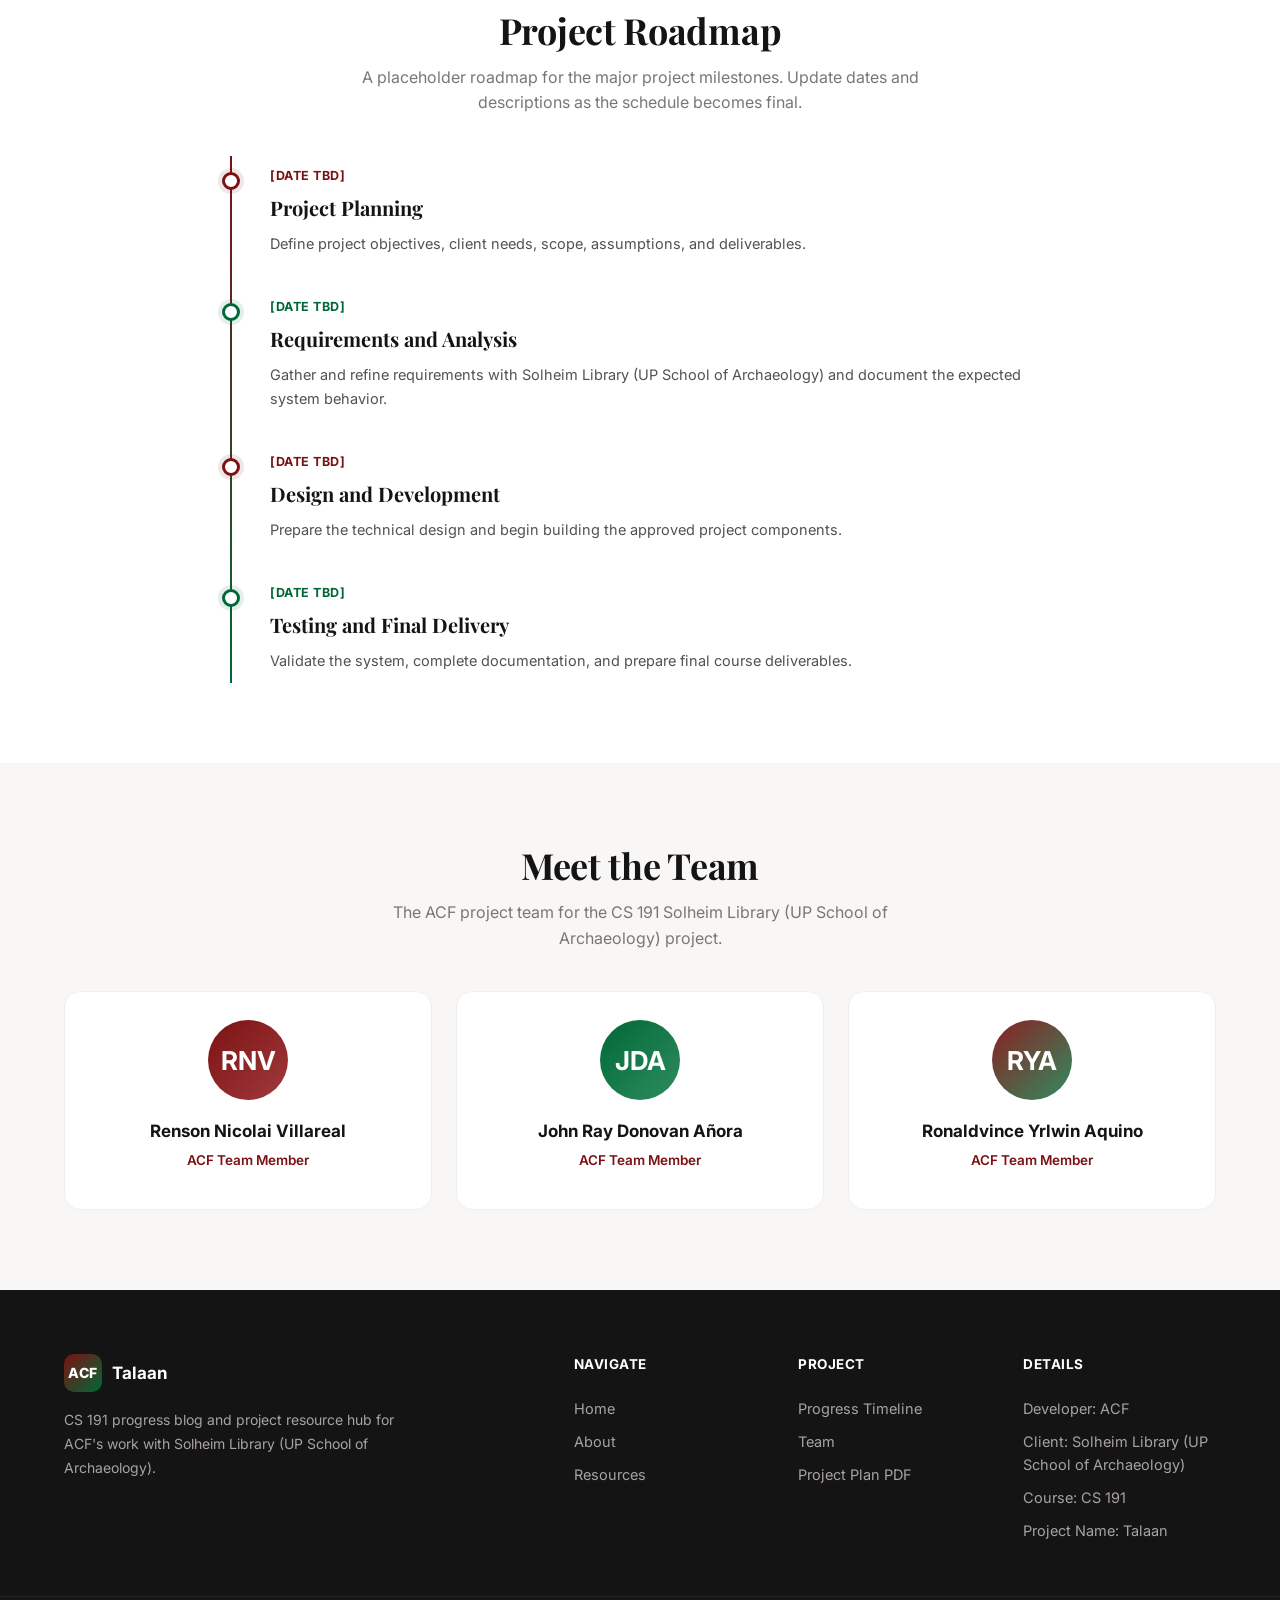
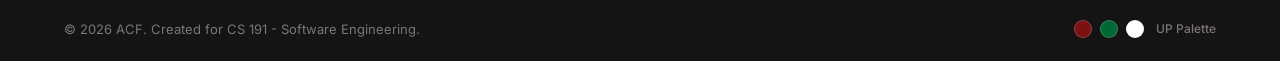
==== commit 79ca6f16: "Sana ok to" ====
--- a/about.html
+++ b/about.html
@@ -3,7 +3,7 @@
 <head>
     <meta charset="UTF-8">
     <meta name="viewport" content="width=device-width, initial-scale=1.0">
-    <title>About | To Follow</title>
+    <title>About | Talaan</title>
     <link rel="stylesheet" href="css/styles.css">
     <link rel="preconnect" href="https://fonts.googleapis.com">
     <link rel="preconnect" href="https://fonts.gstatic.com" crossorigin>
@@ -14,7 +14,7 @@
         <div class="container nav-container">
             <a href="index.html" class="logo">
                 <span class="logo-badge">ACF</span>
-                <span class="logo-text">To Follow</span>
+                <span class="logo-text">Talaan</span>
             </a>
             <nav class="nav-links">
                 <a href="index.html" class="nav-link">Home</a>
@@ -38,7 +38,7 @@
                     <span>About the Project</span>
                 </div>
                 <h1 class="page-title">About the Project</h1>
-                <p class="page-subtitle">To Follow is a CS 191 Software Engineering project developed by ACF for Solheim Library. This page keeps the project context, scope, roadmap, and team details in one place.</p>
+                <p class="page-subtitle">Talaan is a CS 191 Software Engineering project developed by ACF for Solheim Library (UP School of Archaeology). This page keeps the project context, scope, roadmap, and team details in one place.</p>
             </div>
         </div>
     </section>
@@ -48,7 +48,7 @@
             <div class="about-grid">
                 <div class="about-content">
                     <h2>Project Background</h2>
-                    <p>The project is being prepared for Solheim Library as part of CS 191. The final system name, detailed problem statement, and supporting project context are still to follow.</p>
+                    <p>The project is being prepared for Solheim Library (UP School of Archaeology) as part of CS 191. The final system name, detailed problem statement, and supporting project context are still to follow.</p>
                     <p>[Add the library workflow, current challenges, and project motivation here once finalized.]</p>
 
                     <h2>Project Goals</h2>
@@ -60,7 +60,7 @@
                     </div>
 
                     <h2>Scope</h2>
-                    <p>The project scope will be defined around Solheim Library's confirmed requirements, the agreed deliverables for CS 191, and the features approved during planning.</p>
+                    <p>The project scope will be defined around Solheim Library's (UP School of Archaeology) confirmed requirements, the agreed deliverables for CS 191, and the features approved during planning.</p>
                     <p>[Add in-scope features, out-of-scope items, assumptions, and constraints here.]</p>
 
                     <h2>Methodology</h2>
@@ -71,9 +71,9 @@
                     <div class="about-sidebar-card">
                         <h3>Project Quick Facts</h3>
                         <ul class="info-list">
-                            <li><span class="info-label">Project Name</span><span class="info-value">To Follow</span></li>
+                            <li><span class="info-label">Project Name</span><span class="info-value">Talaan</span></li>
                             <li><span class="info-label">Developer</span><span class="info-value">ACF</span></li>
-                            <li><span class="info-label">Client</span><span class="info-value">Solheim Library</span></li>
+                            <li><span class="info-label">Client</span><span class="info-value">Solheim Library (UP School of Archaeology)</span></li>
                             <li><span class="info-label">Course</span><span class="info-value">CS 191</span></li>
                             <li><span class="info-label">Project Type</span><span class="info-value">Software Engineering</span></li>
                             <li><span class="info-label">Current Phase</span><span class="info-value">Planning</span></li>
@@ -105,7 +105,7 @@
                     <div class="timeline-dot"></div>
                     <div class="timeline-date">[Date TBD]</div>
                     <h4 class="timeline-title">Requirements and Analysis</h4>
-                    <p class="timeline-desc">Gather and refine requirements with Solheim Library and document the expected system behavior.</p>
+                    <p class="timeline-desc">Gather and refine requirements with Solheim Library (UP School of Archaeology) and document the expected system behavior.</p>
                 </div>
                 <div class="timeline-item">
                     <div class="timeline-dot"></div>
@@ -127,26 +127,23 @@
         <div class="container">
             <div class="section-header center">
                 <h2 class="section-title">Meet the Team</h2>
-                <p class="section-subtitle">The ACF project team for the CS 191 Solheim Library project.</p>
+                <p class="section-subtitle">The ACF project team for the CS 191 Solheim Library (UP School of Archaeology) project.</p>
             </div>
             <div class="team-grid">
                 <div class="team-card">
                     <div class="team-avatar m1">RNV</div>
                     <h4>Renson Nicolai Villareal</h4>
                     <div class="team-role">ACF Team Member</div>
-                    <p class="team-bio">[Responsibilities / short bio TBD]</p>
                 </div>
                 <div class="team-card">
                     <div class="team-avatar m2">JDA</div>
                     <h4>John Ray Donovan Añora</h4>
                     <div class="team-role">ACF Team Member</div>
-                    <p class="team-bio">[Responsibilities / short bio TBD]</p>
                 </div>
                 <div class="team-card">
                     <div class="team-avatar m3">RYA</div>
                     <h4>Ronaldvince Yrlwin Aquino</h4>
                     <div class="team-role">ACF Team Member</div>
-                    <p class="team-bio">[Responsibilities / short bio TBD]</p>
                 </div>
             </div>
         </div>
@@ -157,9 +154,9 @@
             <div class="footer-brand">
                 <a href="index.html" class="logo footer-logo">
                     <span class="logo-badge">ACF</span>
-                    <span class="logo-text">To Follow</span>
+                    <span class="logo-text">Talaan</span>
                 </a>
-                <p class="footer-tagline">CS 191 progress blog and project resource hub for ACF's work with Solheim Library.</p>
+                <p class="footer-tagline">CS 191 progress blog and project resource hub for ACF's work with Solheim Library (UP School of Archaeology).</p>
             </div>
             <div class="footer-links-group">
                 <div class="footer-col">
@@ -173,14 +170,13 @@
                     <a href="index.html#progress" class="footer-link">Progress Timeline</a>
                     <a href="about.html#team" class="footer-link">Team</a>
                     <a href="resources.html" class="footer-link">Project Plan PDF</a>
-                    <a href="report-template.html" class="footer-link">Report Template</a>
                 </div>
                 <div class="footer-col">
                     <h5>Details</h5>
                     <p class="footer-link" style="cursor:default;">Developer: ACF</p>
-                    <p class="footer-link" style="cursor:default;">Client: Solheim Library</p>
+                    <p class="footer-link" style="cursor:default;">Client: Solheim Library (UP School of Archaeology)</p>
                     <p class="footer-link" style="cursor:default;">Course: CS 191</p>
-                    <p class="footer-link" style="cursor:default;">Project Name: To Follow</p>
+                    <p class="footer-link" style="cursor:default;">Project Name: Talaan</p>
                 </div>
             </div>
         </div>
--- a/css/styles.css
+++ b/css/styles.css
@@ -606,6 +606,7 @@
 }
 
 .tech-grid {
+    margin-bottom: 20px;
     display: grid;
     grid-template-columns: repeat(auto-fit, minmax(260px, 1fr));
     gap: 20px;
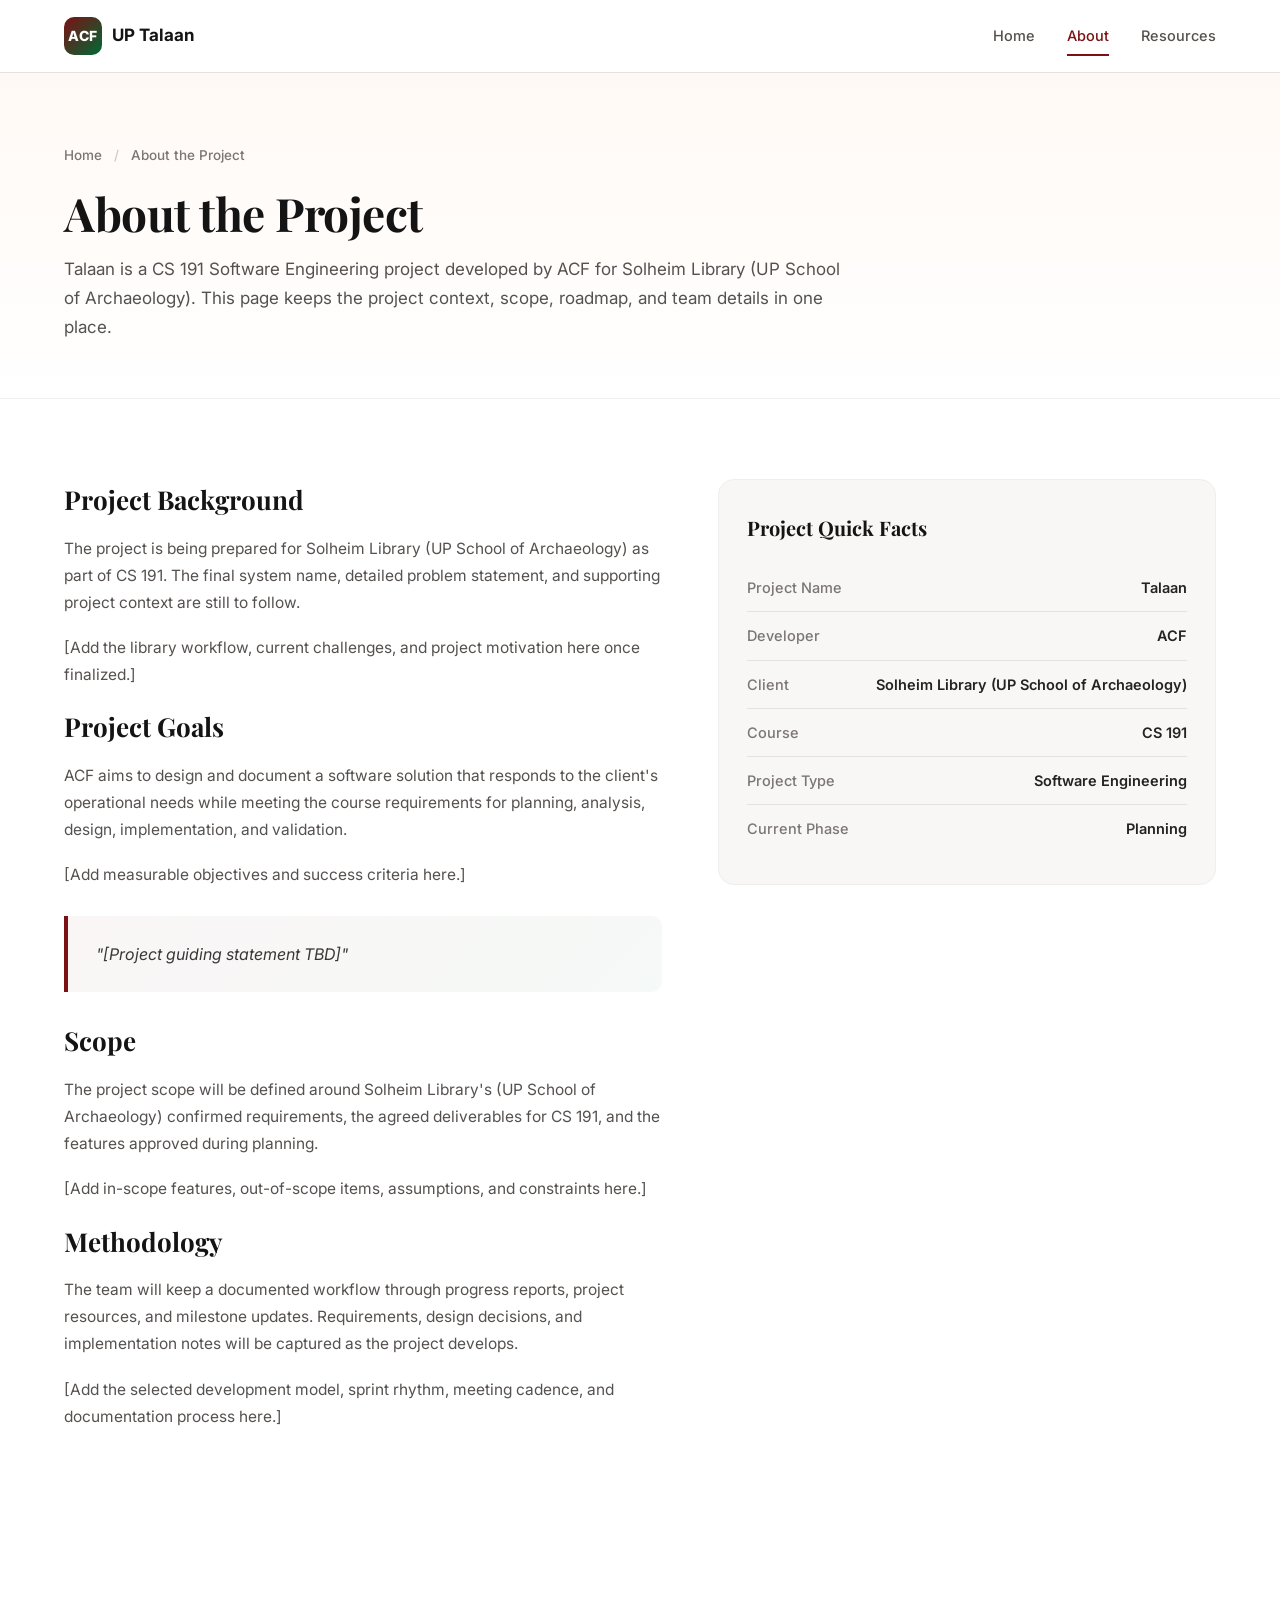
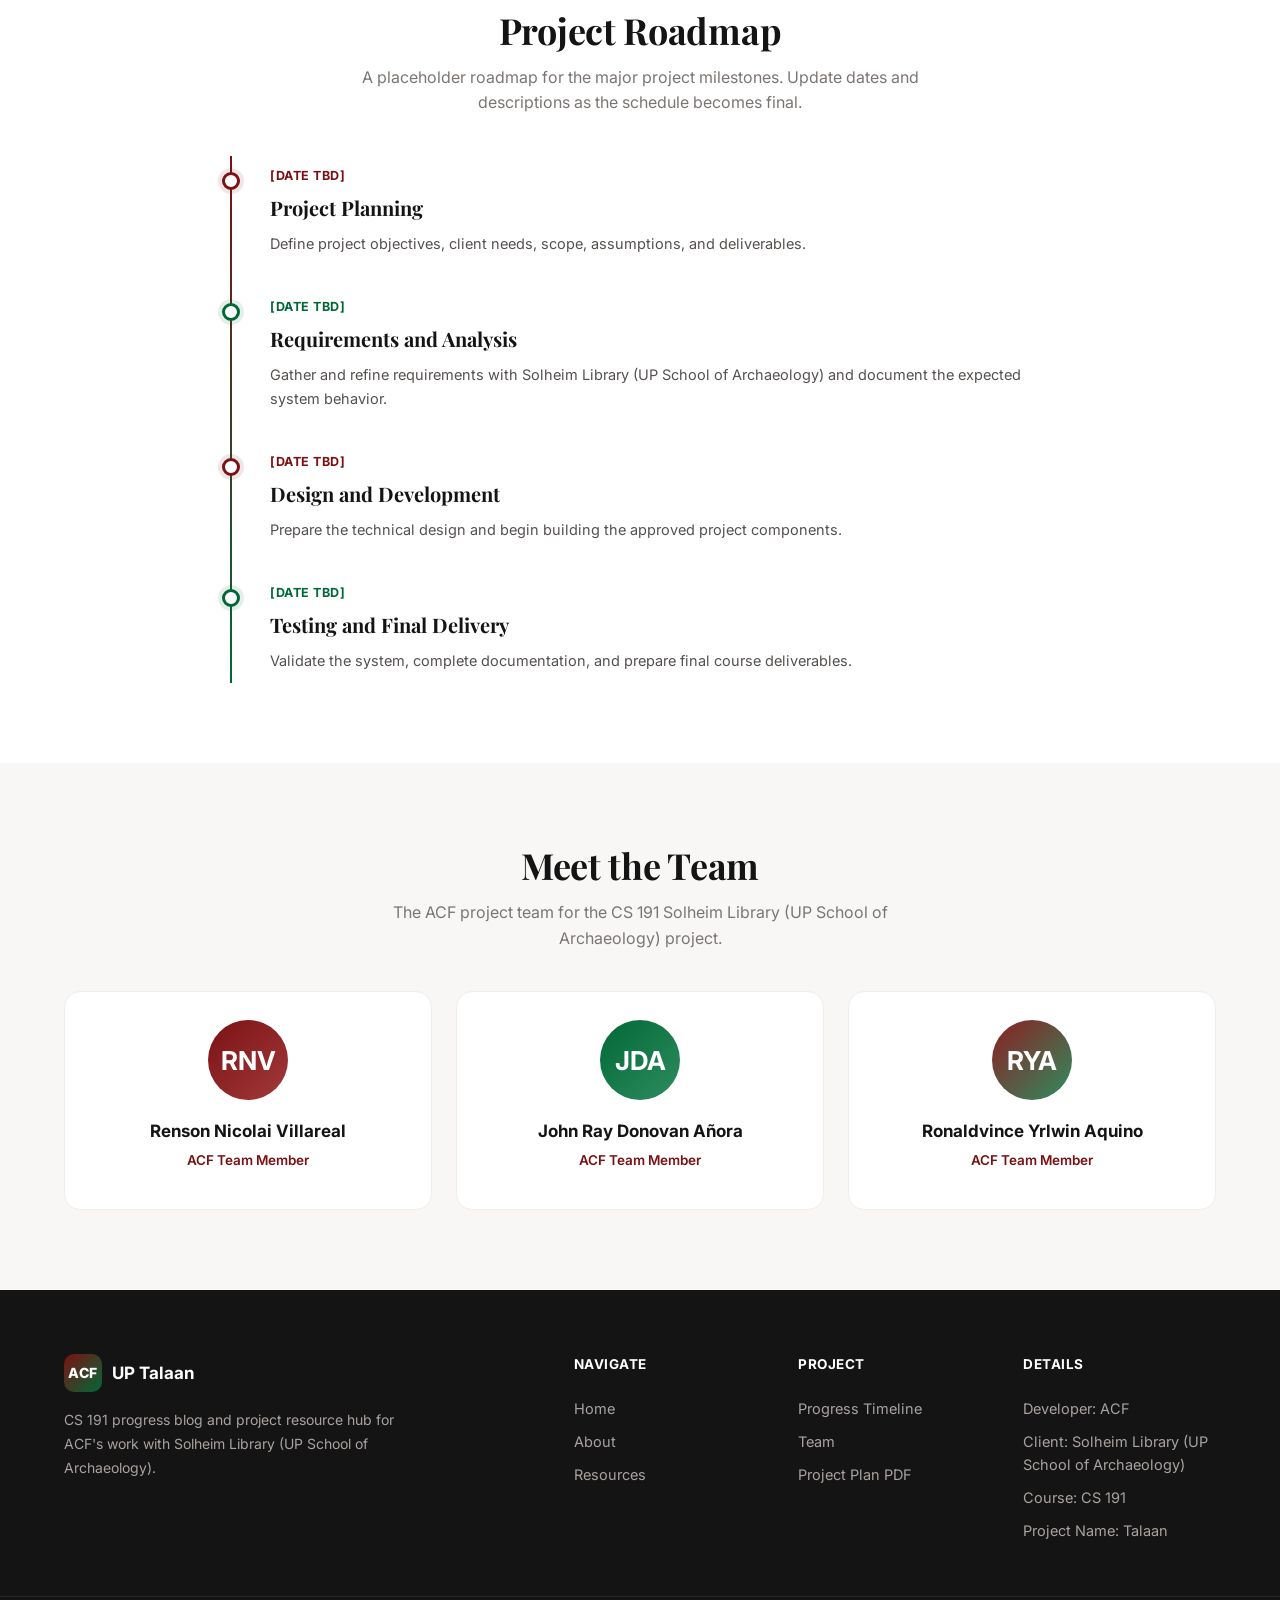
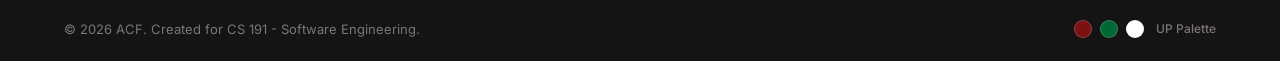
==== commit 6663a086: "last commit" ====
--- a/about.html
+++ b/about.html
@@ -14,7 +14,7 @@
         <div class="container nav-container">
             <a href="index.html" class="logo">
                 <span class="logo-badge">ACF</span>
-                <span class="logo-text">Talaan</span>
+                <span class="logo-text">UP Talaan</span>
             </a>
             <nav class="nav-links">
                 <a href="index.html" class="nav-link">Home</a>
@@ -154,7 +154,7 @@
             <div class="footer-brand">
                 <a href="index.html" class="logo footer-logo">
                     <span class="logo-badge">ACF</span>
-                    <span class="logo-text">Talaan</span>
+                    <span class="logo-text">UP Talaan</span>
                 </a>
                 <p class="footer-tagline">CS 191 progress blog and project resource hub for ACF's work with Solheim Library (UP School of Archaeology).</p>
             </div>
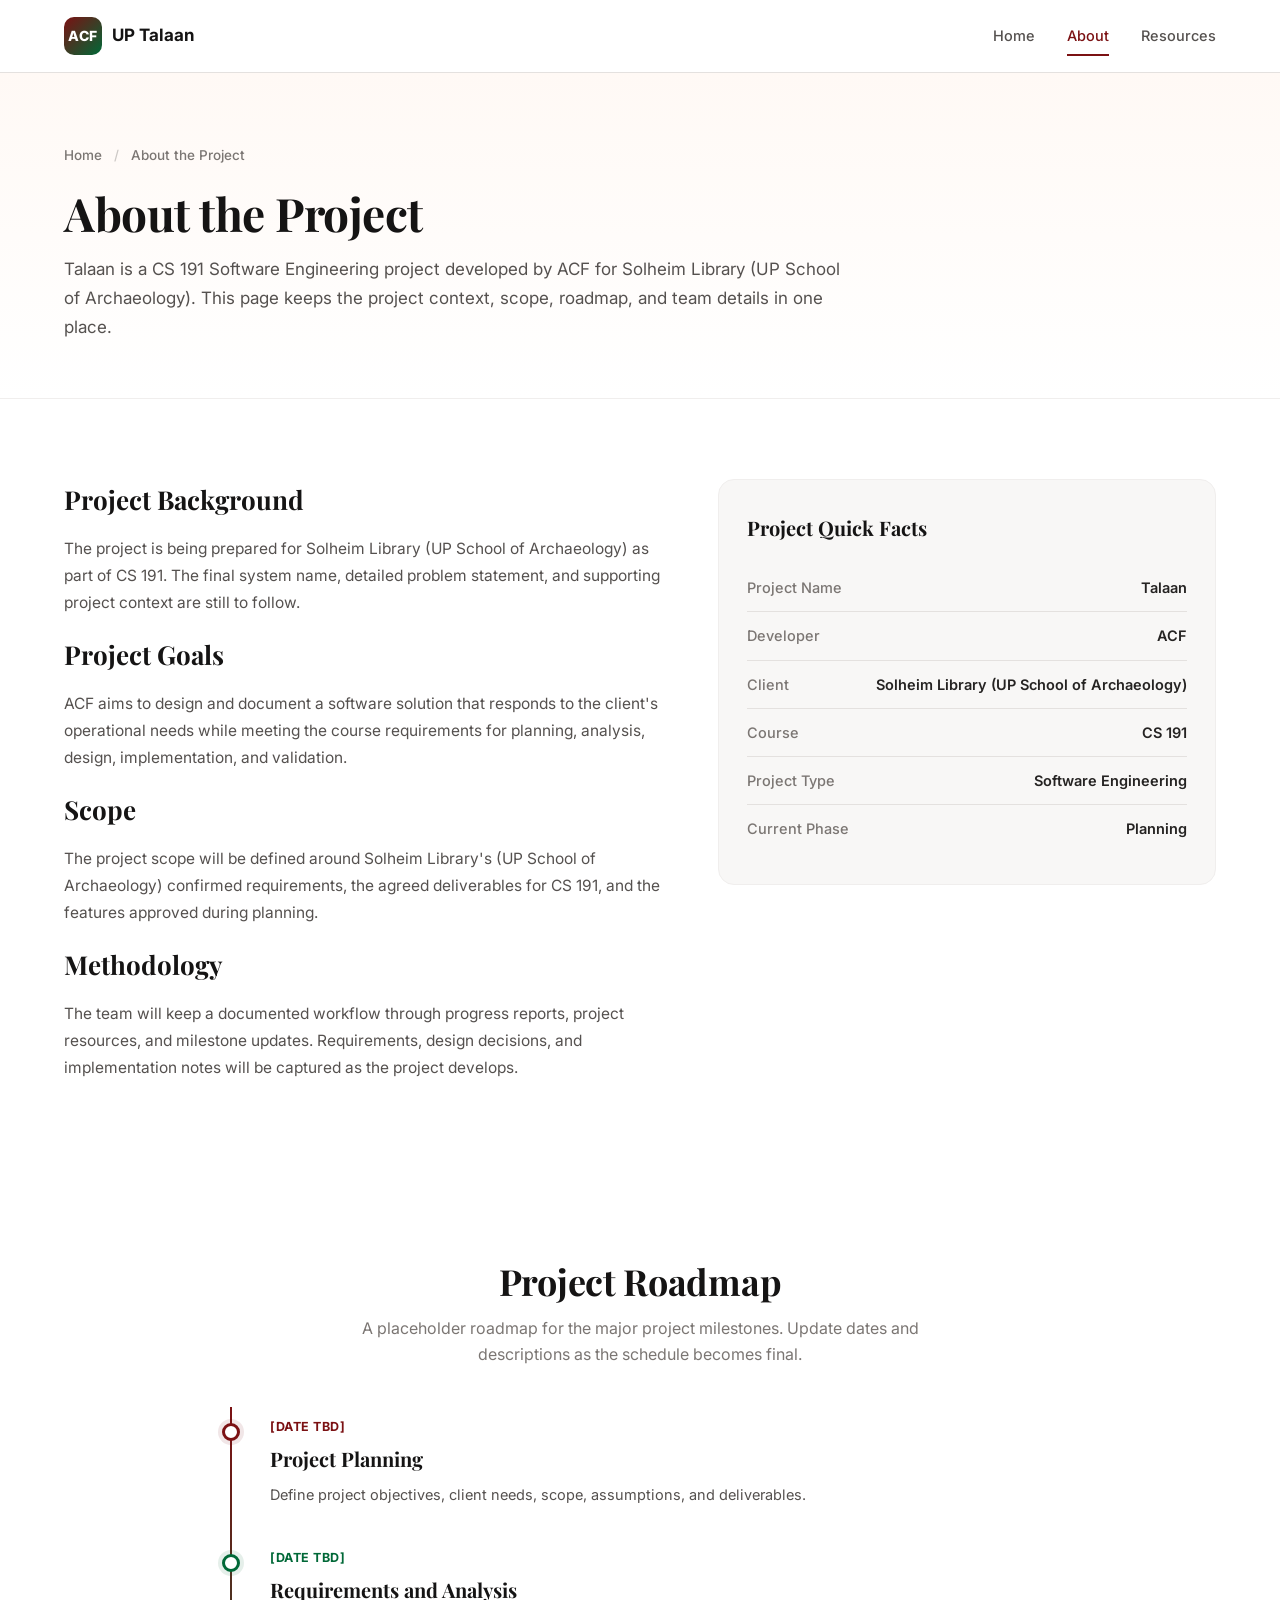
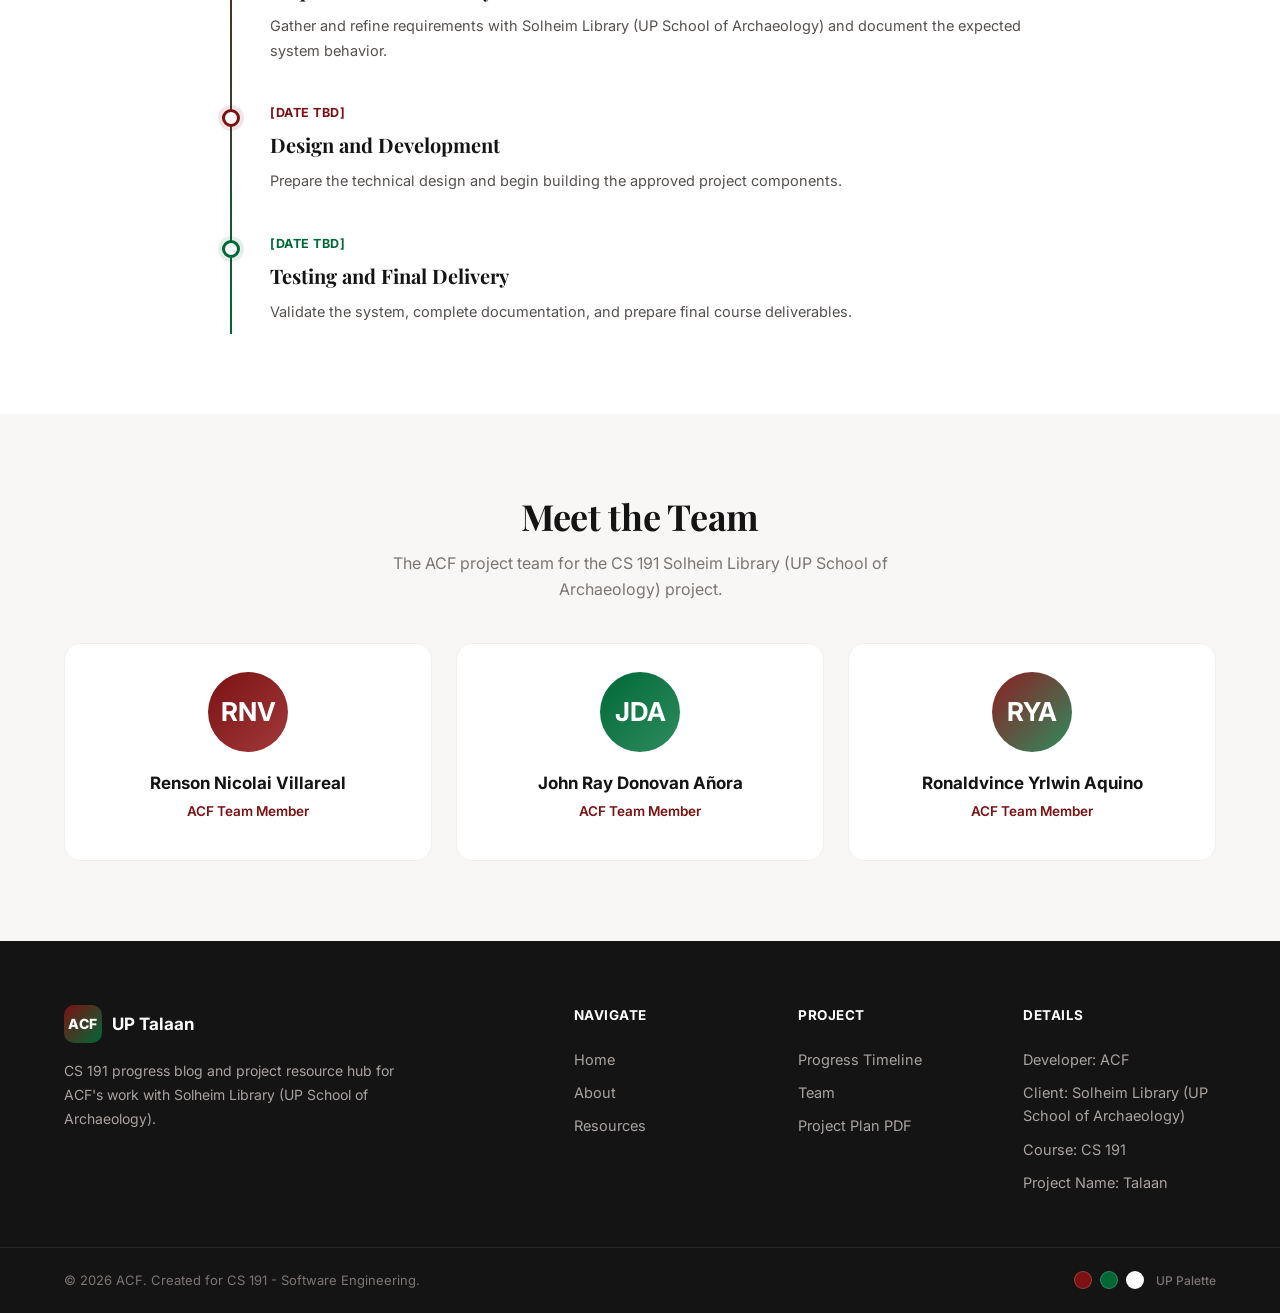
==== commit a05057d5: "Edited" ====
--- a/about.html
+++ b/about.html
@@ -49,23 +49,23 @@
                 <div class="about-content">
                     <h2>Project Background</h2>
                     <p>The project is being prepared for Solheim Library (UP School of Archaeology) as part of CS 191. The final system name, detailed problem statement, and supporting project context are still to follow.</p>
-                    <p>[Add the library workflow, current challenges, and project motivation here once finalized.]</p>
+                    <!-- <p>[Add the library workflow, current challenges, and project motivation here once finalized.]</p> -->
 
                     <h2>Project Goals</h2>
                     <p>ACF aims to design and document a software solution that responds to the client's operational needs while meeting the course requirements for planning, analysis, design, implementation, and validation.</p>
-                    <p>[Add measurable objectives and success criteria here.]</p>
+                    <!-- <p>[Add measurable objectives and success criteria here.]</p> -->
 
-                    <div class="about-highlight">
+                    <!-- <div class="about-highlight">
                         <p>"[Project guiding statement TBD]"</p>
-                    </div>
+                    </div> -->
 
                     <h2>Scope</h2>
                     <p>The project scope will be defined around Solheim Library's (UP School of Archaeology) confirmed requirements, the agreed deliverables for CS 191, and the features approved during planning.</p>
-                    <p>[Add in-scope features, out-of-scope items, assumptions, and constraints here.]</p>
+                    <!-- <p>[Add in-scope features, out-of-scope items, assumptions, and constraints here.]</p> -->
 
                     <h2>Methodology</h2>
                     <p>The team will keep a documented workflow through progress reports, project resources, and milestone updates. Requirements, design decisions, and implementation notes will be captured as the project develops.</p>
-                    <p>[Add the selected development model, sprint rhythm, meeting cadence, and documentation process here.]</p>
+                    <!-- <p>[Add the selected development model, sprint rhythm, meeting cadence, and documentation process here.]</p> -->
                 </div>
                 <div class="about-sidebar">
                     <div class="about-sidebar-card">
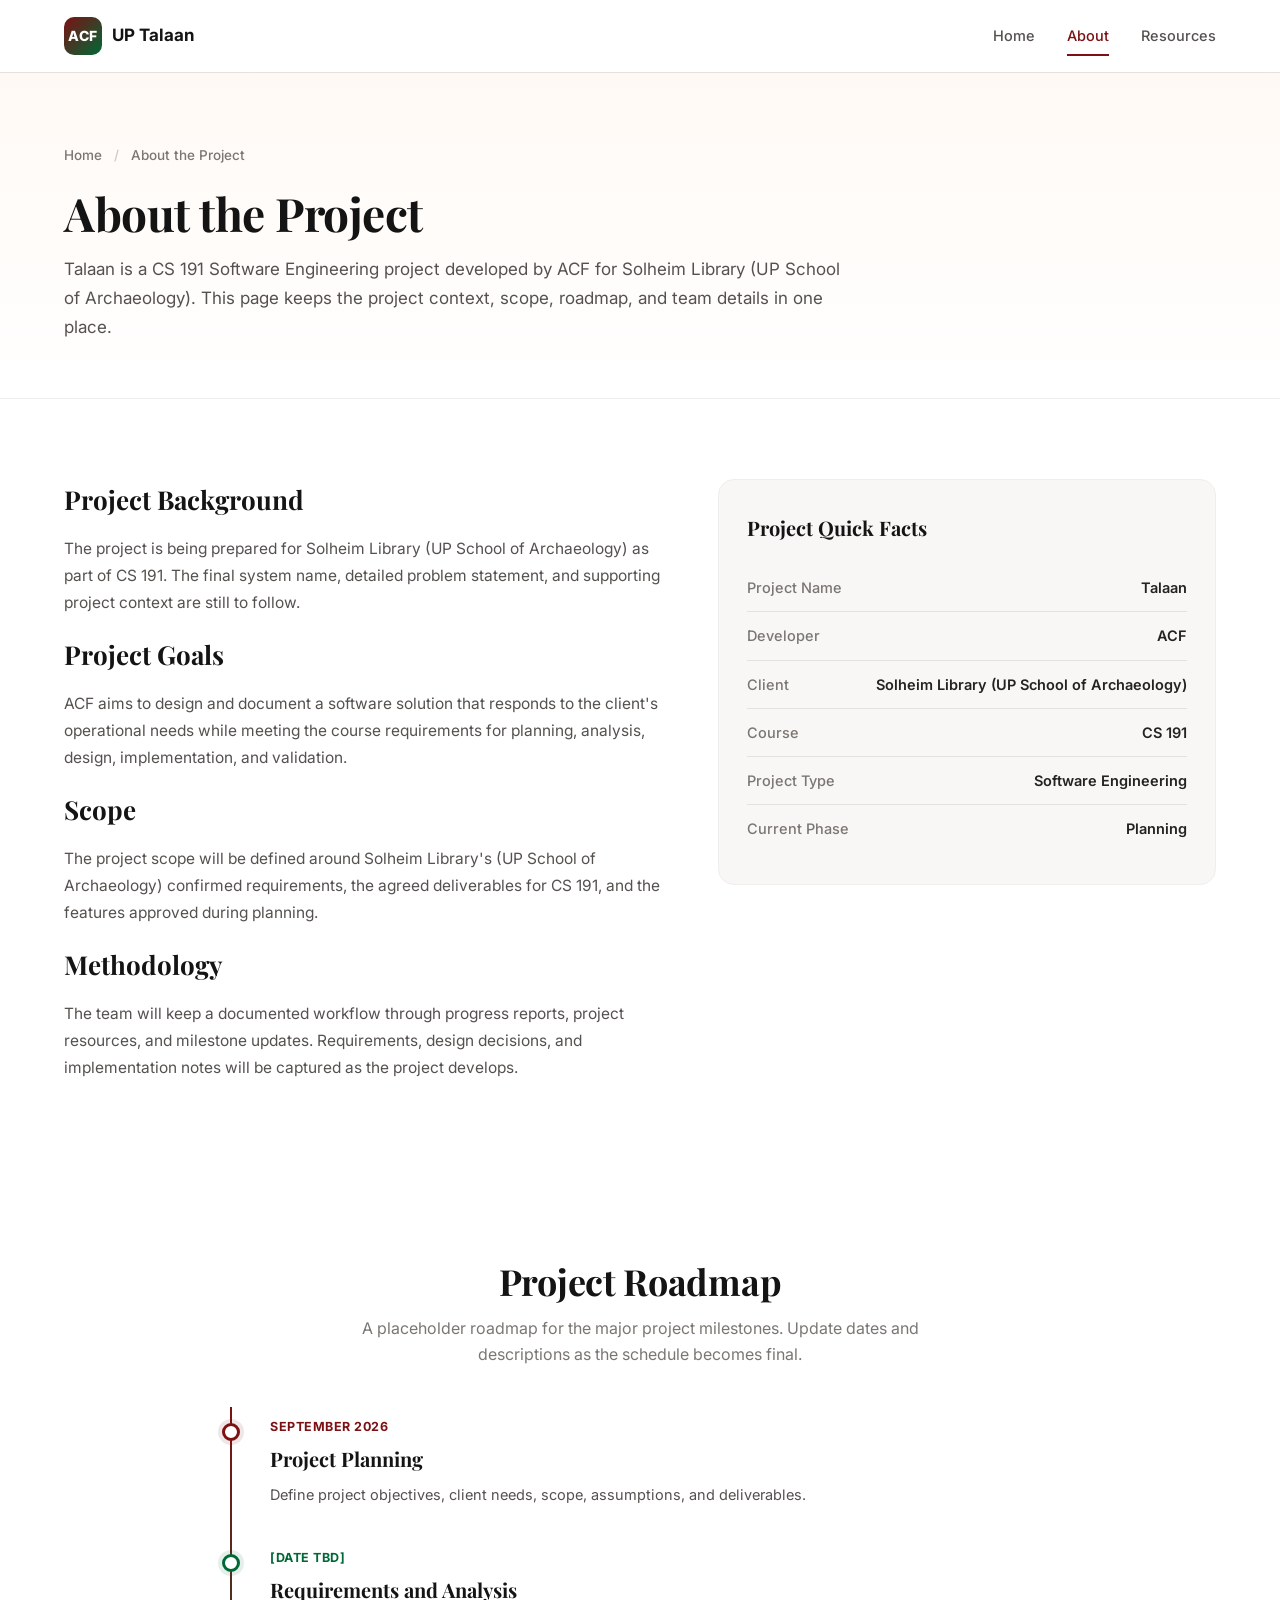
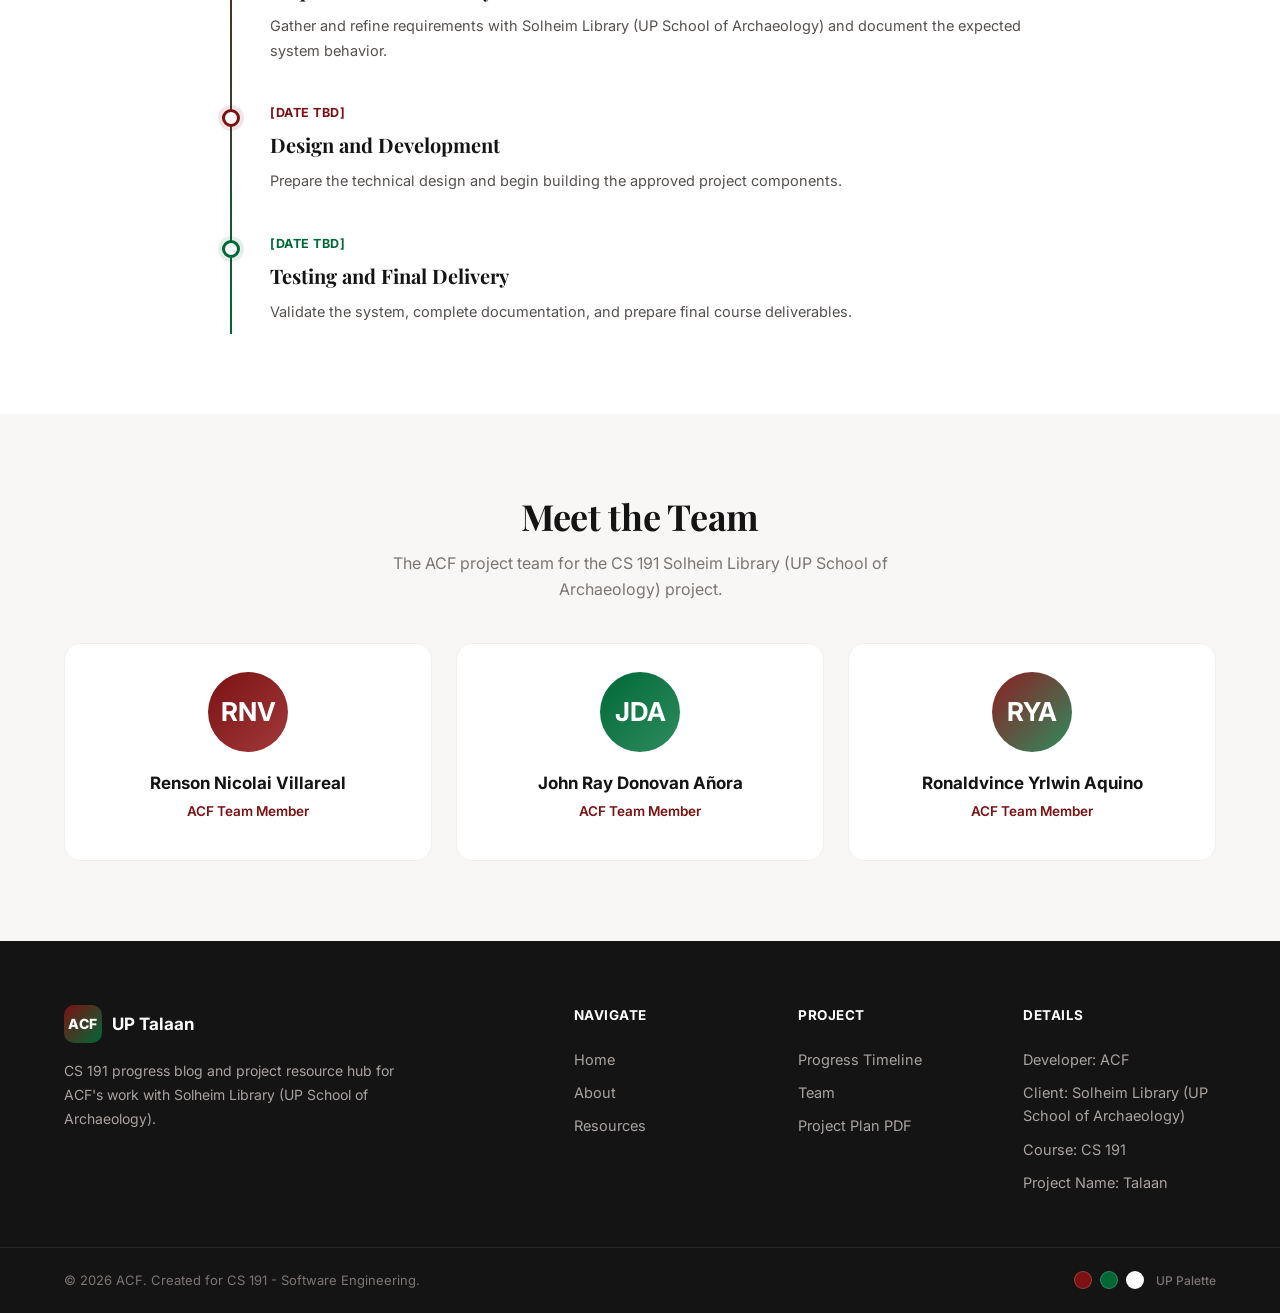
==== commit bc720f67: "Added changes" ====
--- a/about.html
+++ b/about.html
@@ -97,7 +97,7 @@
             <div class="timeline">
                 <div class="timeline-item">
                     <div class="timeline-dot"></div>
-                    <div class="timeline-date">[Date TBD]</div>
+                    <div class="timeline-date">September 2026</div>
                     <h4 class="timeline-title">Project Planning</h4>
                     <p class="timeline-desc">Define project objectives, client needs, scope, assumptions, and deliverables.</p>
                 </div>
--- a/css/styles.css
+++ b/css/styles.css
@@ -423,6 +423,7 @@
     width: 100%;
     height: 100%;
     object-fit: cover;
+    opacity: 0.3;
 }
 
 .featured-image-fallback {
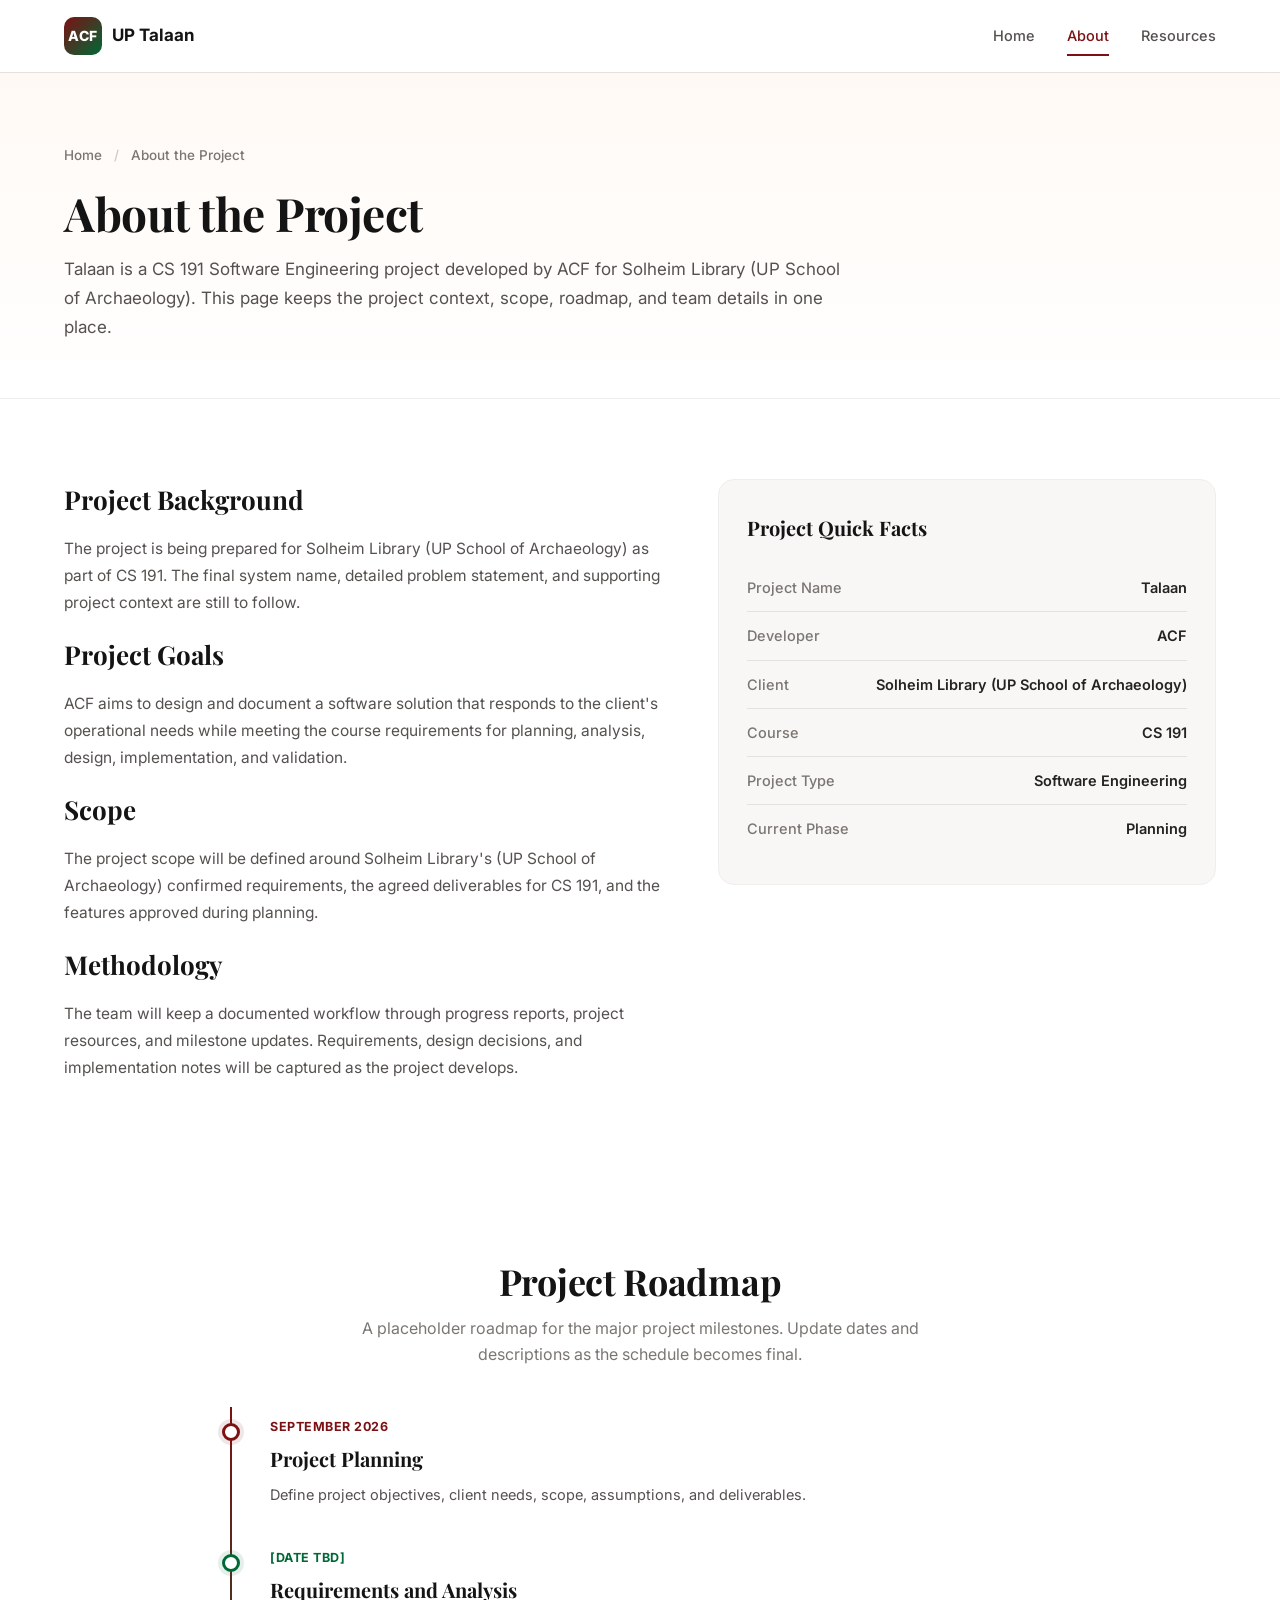
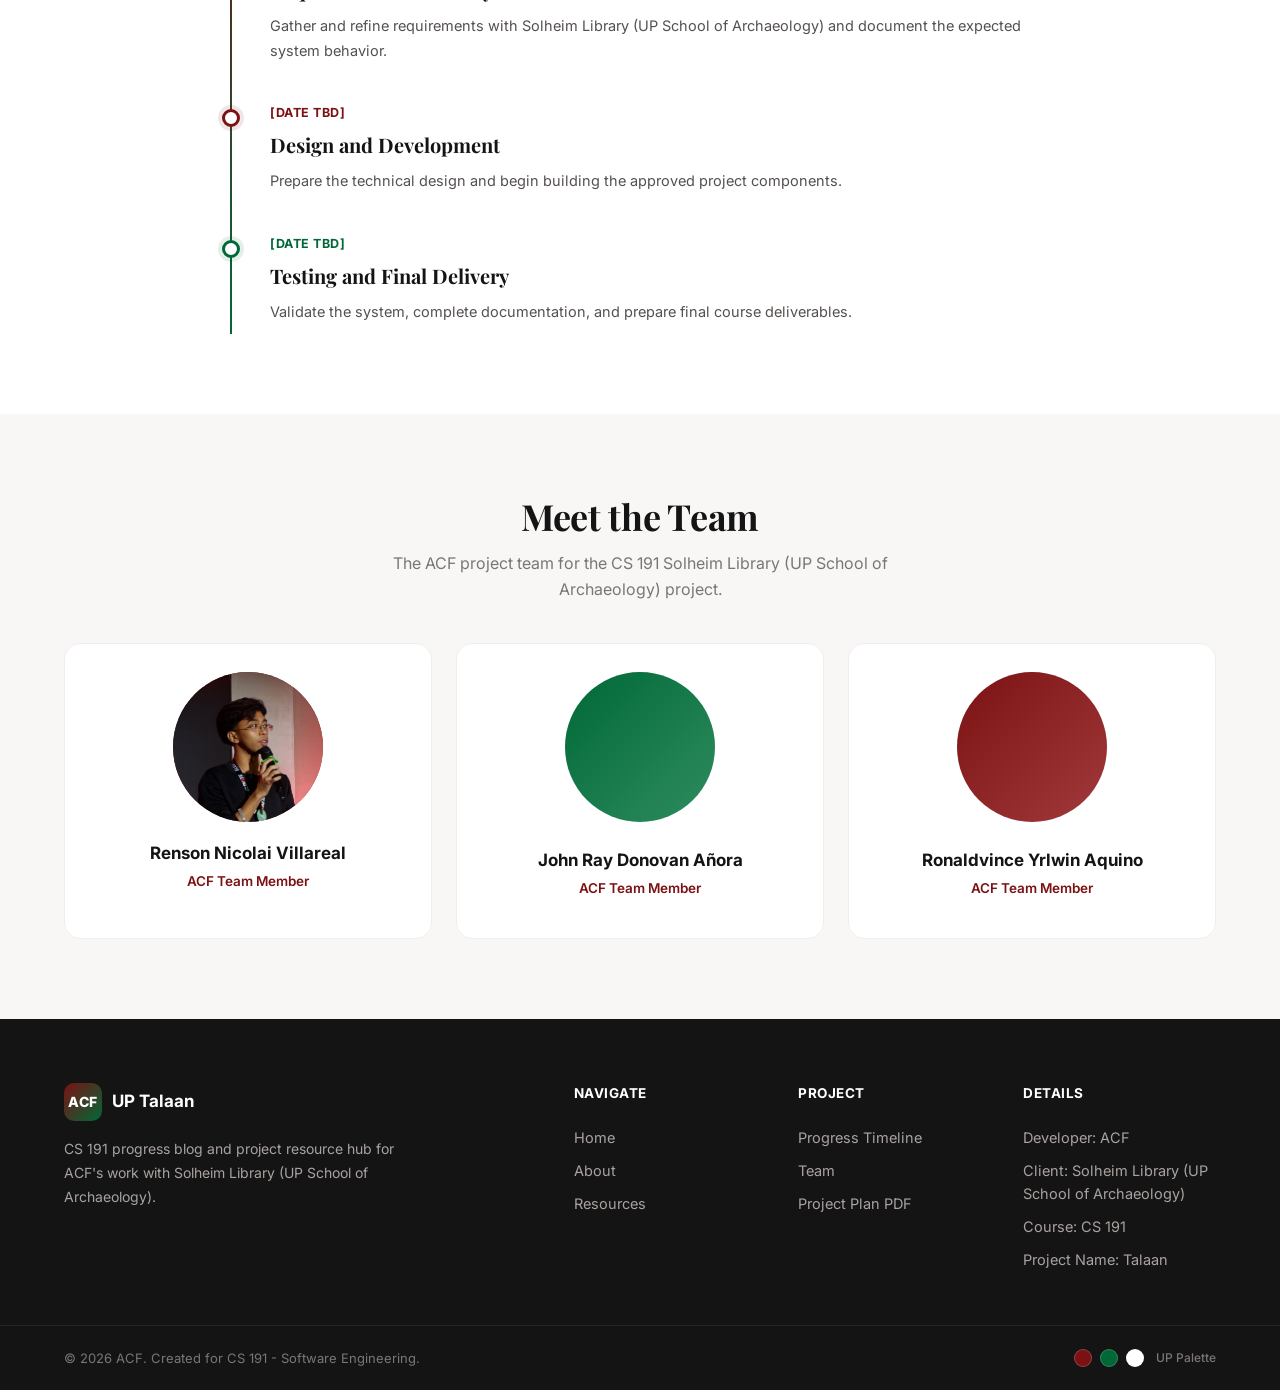
==== commit 9804f4c9: "Added changes" ====
--- a/about.html
+++ b/about.html
@@ -131,17 +131,18 @@
             </div>
             <div class="team-grid">
                 <div class="team-card">
-                    <div class="team-avatar m1">RNV</div>
+                    <div class="team-avatar m1"><img src="pictures/m1.jpg"></div>
                     <h4>Renson Nicolai Villareal</h4>
                     <div class="team-role">ACF Team Member</div>
                 </div>
                 <div class="team-card">
-                    <div class="team-avatar m2">JDA</div>
+                    <div class="team-avatar m2">
+                    </div>
                     <h4>John Ray Donovan Añora</h4>
                     <div class="team-role">ACF Team Member</div>
                 </div>
                 <div class="team-card">
-                    <div class="team-avatar m3">RYA</div>
+                    <div class="team-avatar m1"></div>
                     <h4>Ronaldvince Yrlwin Aquino</h4>
                     <div class="team-role">ACF Team Member</div>
                 </div>
--- a/css/styles.css
+++ b/css/styles.css
@@ -423,7 +423,7 @@
     width: 100%;
     height: 100%;
     object-fit: cover;
-    opacity: 0.3;
+    opacity: 0.65;
 }
 
 .featured-image-fallback {
@@ -1054,8 +1054,8 @@
 }
 
 .team-avatar {
-    width: 80px;
-    height: 80px;
+    width: 150px;
+    height: 150px;
     border-radius: 50%;
     display: inline-flex;
     align-items: center;
@@ -1064,6 +1064,13 @@
     font-weight: 700;
     color: var(--white);
     margin-bottom: 18px;
+}
+
+.team-avatar img {
+    width: 100%;
+    height: 100%;
+    object-fit: cover;
+    border-radius: 50%;
 }
 
 .team-avatar.m1 { background: linear-gradient(135deg, var(--up-maroon) 0%, var(--up-maroon-light) 100%); }
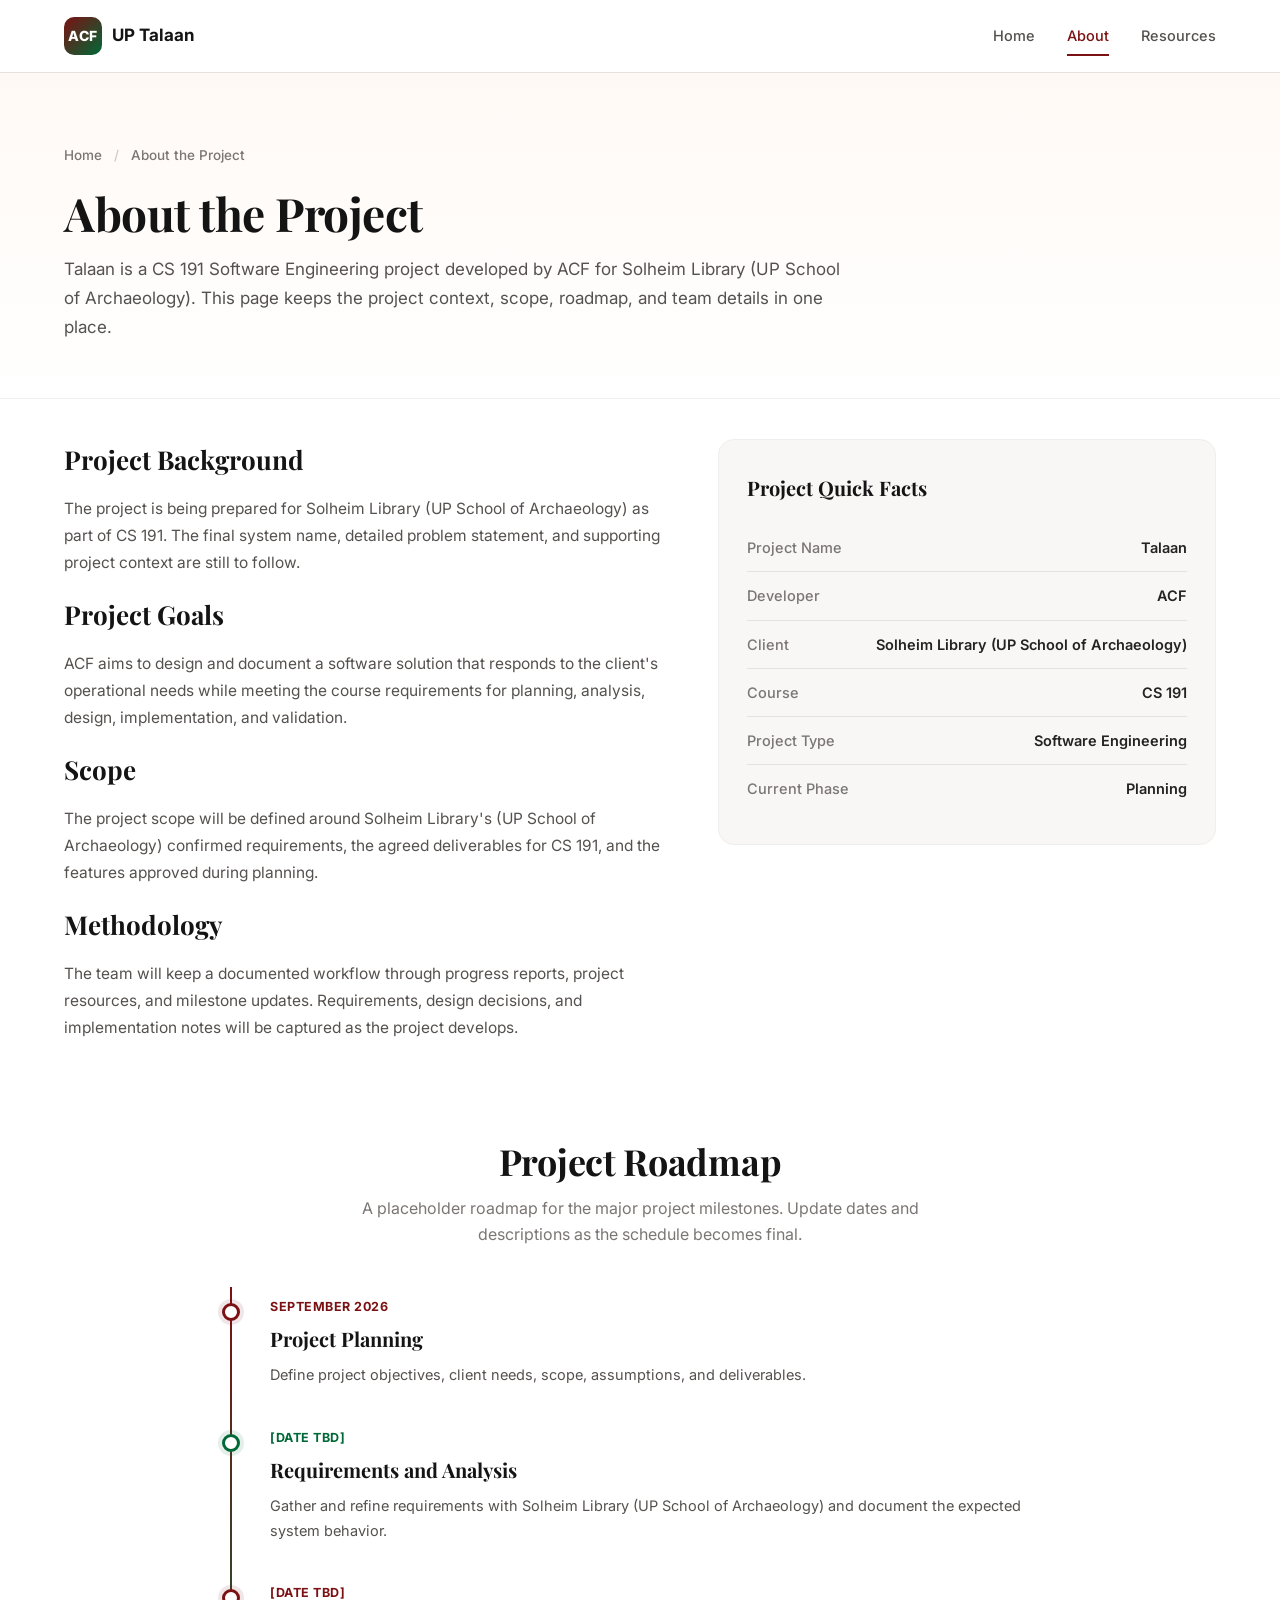
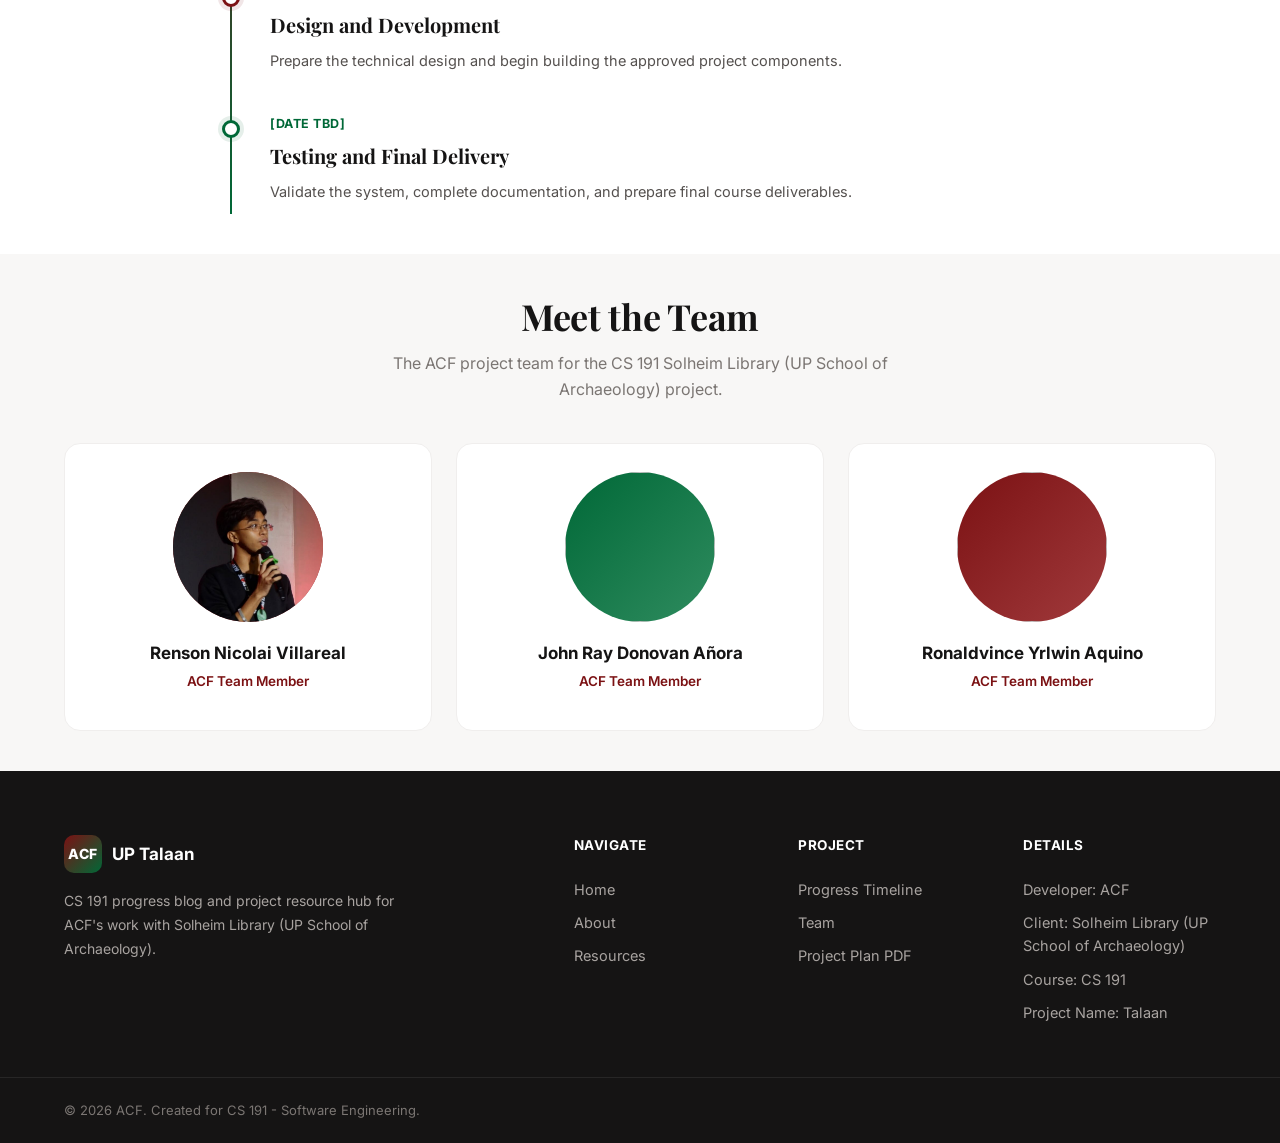
==== commit 95e0b7f9: "More Changes" ====
--- a/about.html
+++ b/about.html
@@ -136,13 +136,12 @@
                     <div class="team-role">ACF Team Member</div>
                 </div>
                 <div class="team-card">
-                    <div class="team-avatar m2">
-                    </div>
+                    <div class="team-avatar m2"><img src="pictures/m2.jpg"></div>
                     <h4>John Ray Donovan Añora</h4>
                     <div class="team-role">ACF Team Member</div>
                 </div>
                 <div class="team-card">
-                    <div class="team-avatar m1"></div>
+                    <div class="team-avatar m1"><img src="pictures/m3.jpg"></div>
                     <h4>Ronaldvince Yrlwin Aquino</h4>
                     <div class="team-role">ACF Team Member</div>
                 </div>
@@ -184,12 +183,6 @@
         <div class="footer-bottom">
             <div class="container footer-bottom-inner">
                 <p>&copy; 2026 ACF. Created for CS 191 - Software Engineering.</p>
-                <div class="footer-palette">
-                    <span class="swatch swatch-red" title="#7b1113 - UP Maroon"></span>
-                    <span class="swatch swatch-green" title="#006837 - UP Green"></span>
-                    <span class="swatch swatch-white" title="#ffffff - White"></span>
-                    <span class="palette-label">UP Palette</span>
-                </div>
             </div>
         </div>
     </footer>
--- a/css/styles.css
+++ b/css/styles.css
@@ -169,7 +169,7 @@
 
 .hero {
     position: relative;
-    padding: 88px 0 100px;
+    padding: 88px 0 10px;
     background: linear-gradient(180deg, var(--cream) 0%, var(--white) 100%);
     overflow: hidden;
 }
@@ -345,7 +345,7 @@
 }
 
 section {
-    padding: 80px 0;
+    padding: 40px 0;
 }
 
 .section-header {
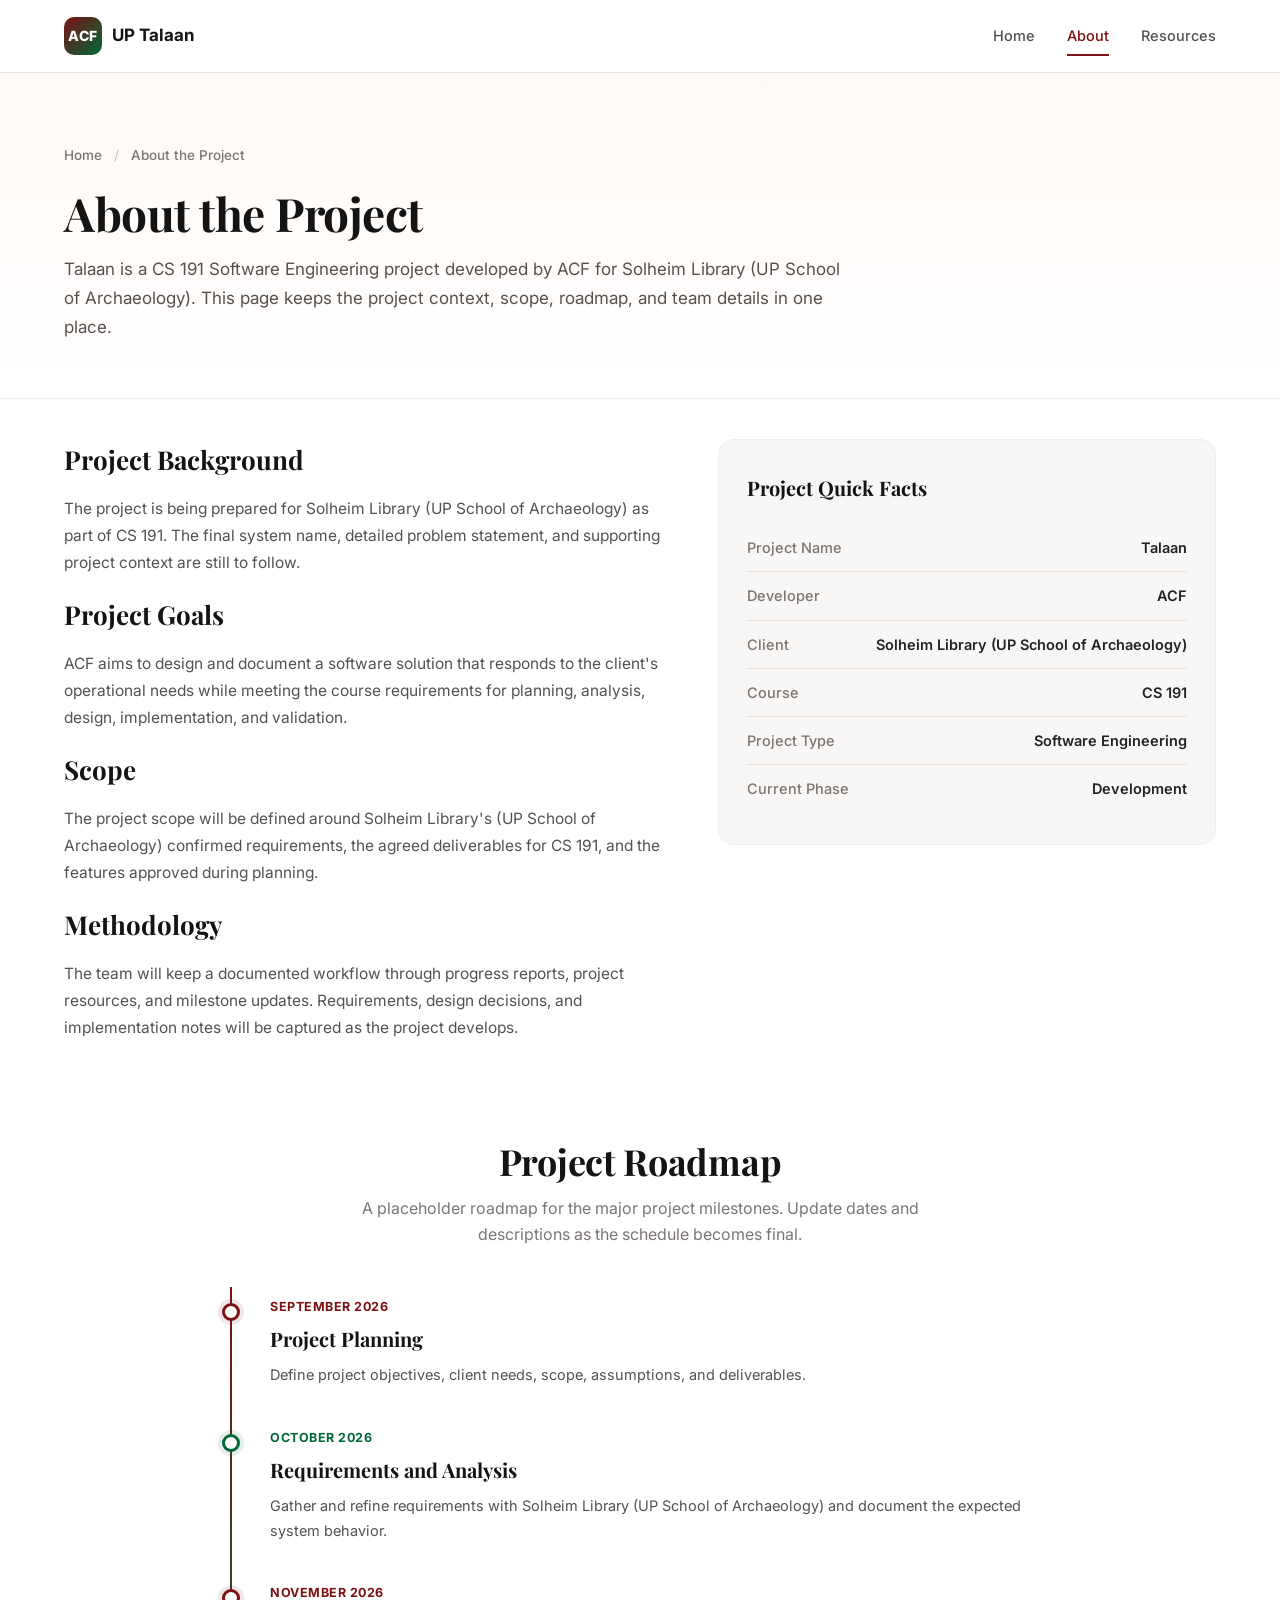
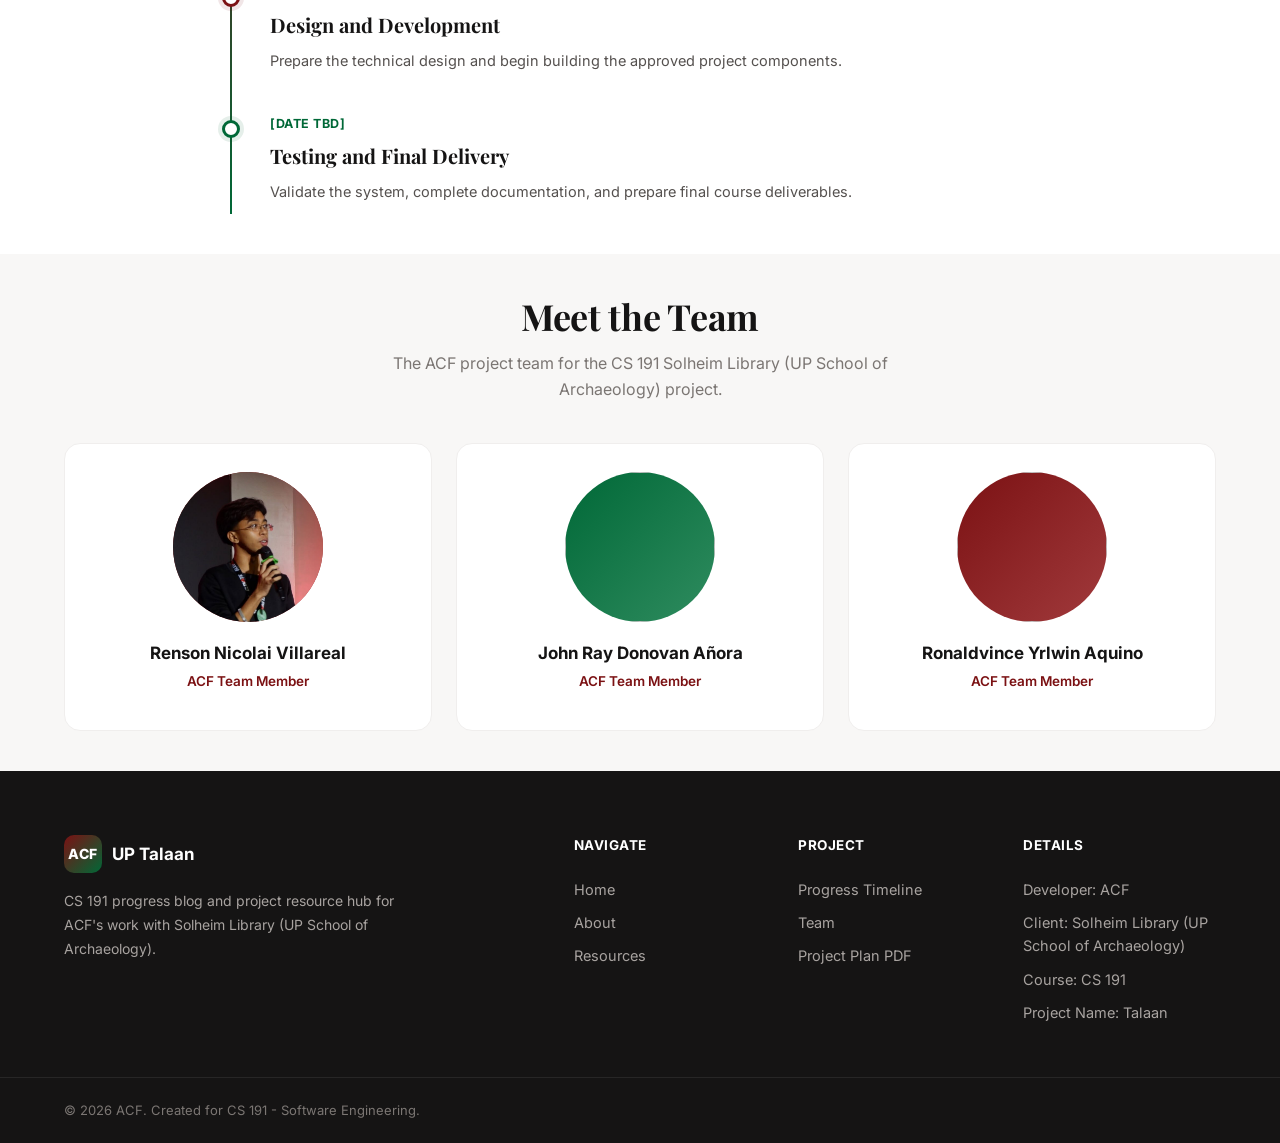
==== commit b775ff91: "Use Google Drive for demo videos" ====
--- a/about.html
+++ b/about.html
@@ -76,7 +76,7 @@
                             <li><span class="info-label">Client</span><span class="info-value">Solheim Library (UP School of Archaeology)</span></li>
                             <li><span class="info-label">Course</span><span class="info-value">CS 191</span></li>
                             <li><span class="info-label">Project Type</span><span class="info-value">Software Engineering</span></li>
-                            <li><span class="info-label">Current Phase</span><span class="info-value">Planning</span></li>
+                            <li><span class="info-label">Current Phase</span><span class="info-value">Development</span></li>
                             <!-- <li><span class="info-label">Primary Resource</span><span class="info-value">Project Plan</span></li> -->
                             <!-- <li><span class="info-label">Team Size</span><span class="info-value">3 Members</span></li> -->
                             <!-- <li><span class="info-label">Repository</span><span class="info-value">TBD</span></li> -->
@@ -103,13 +103,13 @@
                 </div>
                 <div class="timeline-item">
                     <div class="timeline-dot"></div>
-                    <div class="timeline-date">[Date TBD]</div>
+                    <div class="timeline-date">October 2026</div>
                     <h4 class="timeline-title">Requirements and Analysis</h4>
                     <p class="timeline-desc">Gather and refine requirements with Solheim Library (UP School of Archaeology) and document the expected system behavior.</p>
                 </div>
                 <div class="timeline-item">
                     <div class="timeline-dot"></div>
-                    <div class="timeline-date">[Date TBD]</div>
+                    <div class="timeline-date">November 2026</div>
                     <h4 class="timeline-title">Design and Development</h4>
                     <p class="timeline-desc">Prepare the technical design and begin building the approved project components.</p>
                 </div>
--- a/css/styles.css
+++ b/css/styles.css
@@ -169,7 +169,7 @@
 
 .hero {
     position: relative;
-    padding: 88px 0 10px;
+    padding: 88px 0 70px;
     background: linear-gradient(180deg, var(--cream) 0%, var(--white) 100%);
     overflow: hidden;
 }
